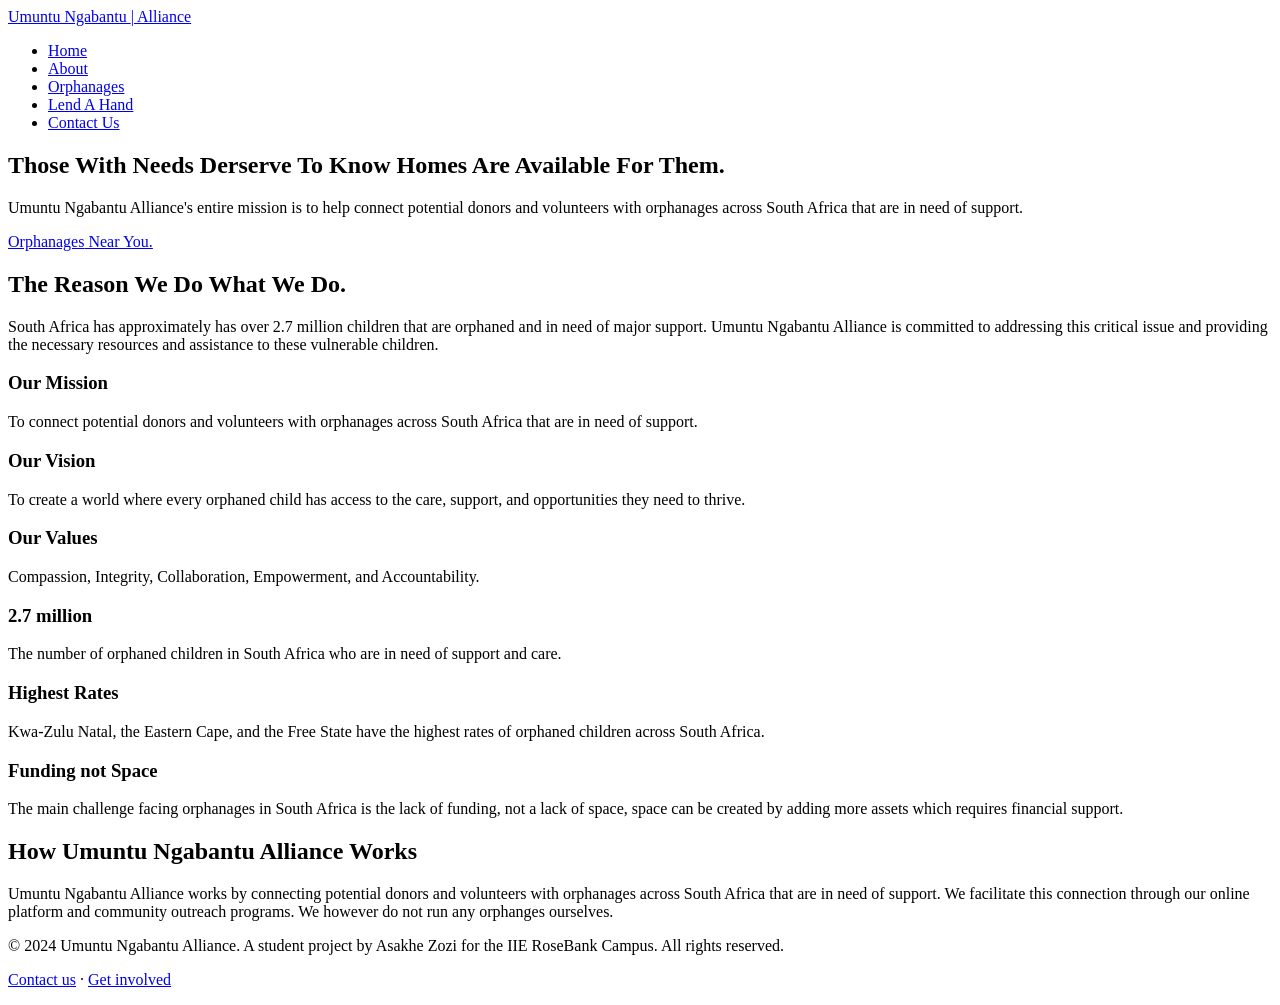
==== htmlPages/index.html @ d4a1d417 "Finished working on the index.html page" ====
<!doctype html>
<html lang="en">
  <head>
    <meta charset="UTF-8" />
    <meta name="viewport" content="width=device-width, initial-scale=1.0" />
    <!-- Google Fonts: Quicksand for headings, Poppins for body text -->
    <link rel="preconnect" href="https://fonts.googleapis.com" />
    <link
      href="https://fonts.googleapis.com/css2?family=Quicksand:wght@600;700&family=Poppins:wght@400;500;600&display=swap"
      rel="stylesheet"
    />
    <title>Umuntu Ngabantu Alliance | Empowering Communities</title>
  </head>
  <body>
    <!-- Header Section -->
    <header class="site-header">
      <nav class="nav">
        <a href="index.html" class="logo"
          >Umuntu Ngabantu <span class="mbala">| Alliance</span>
        </a>
        <ul class="nav-links">
          <li class="link-items">
            <a href="index.html" class="active">Home</a>
          </li>
          <li class="link-items">
            <a href="about.html" class="link">About</a>
          </li>
          <li class="link-items">
            <a href="orphanages.html" class="link">Orphanages</a>
          </li>
          <li class="link-items">
            <a href="enquiry.html" class="link">Lend A Hand</a>
          </li>
          <li class="link-items">
            <a href="contact.html" class="link">Contact Us</a>
          </li>
        </ul>
      </nav>
    </header>

    <!-- Home/Hero Section -->
    <section class="home">
      <h1 class="heading1">
        Those With Needs Derserve To Know Homes Are Available For Them.
      </h1>
      <p class="para">
        Umuntu Ngabantu <span class="mbala">Alliance's</span> entire mission is
        to help connect potential donors and volunteers with orphanages across
        South Africa that are in need of support.
      </p>
      <a href="orphanages.html" class="btn"
        ><span class="mbala">Orphanages</span> Near You.</a
      >
    </section>

    <!-- In-depth Information Section -->
    <section class="isection">
      <div class="container">
        <h2 class="heading2">The Reason We Do What We Do.</h2>
        <p class="para">
          South Africa has approximately has over 2.7 million children that are
          orphaned and in need of major support.
          <span class="mbala">Umuntu Ngabantu Alliance</span> is committed to
          addressing this critical issue and providing the necessary resources
          and assistance to these vulnerable children.
        </p>

        <div class="grid-3">
          <div class="card">
            <h3 class="heading3">Our Mission</h3>
            <p class="para">
              To connect potential donors and volunteers with orphanages across
              South Africa that are in need of support.
            </p>
          </div>
          <div class="card">
            <h3 class="heading3">Our Vision</h3>
            <p class="para">
              To create a world where every orphaned child has access to the
              care, support, and opportunities they need to thrive.
            </p>
          </div>
          <div class="card">
            <h3 class="heading3">Our Values</h3>
            <p class="para">
              Compassion, Integrity, Collaboration, Empowerment, and
              Accountability.
            </p>
          </div>
          <div class="card">
            <h3 class="heading3">2.7 million</h3>
            <p class="para">
              The number of orphaned children in South Africa who are in need of
              support and care.
            </p>
          </div>
          <div class="card">
            <h3 class="heading3">Highest Rates</h3>
            <p class="para">
              Kwa-Zulu Natal, the Eastern Cape, and the Free State have the
              highest rates of orphaned children across South Africa.
            </p>
          </div>
          <div class="card">
            <h3 class="heading3">Funding not Space</h3>
            <p class="para">
              The main challenge facing orphanages in South Africa is the lack
              of funding, not a lack of space, space can be created by adding
              more assets which requires financial support.
            </p>
          </div>
        </div>
      </div>
    </section>

    <!-- How It Works -->
    <section class="isection atl">
      <div class="container">
        <h2 class="heading2">
          How Umuntu Ngabantu <span class="mbala">Alliance</span> Works
        </h2>
        <p class="para">
          Umuntu Ngabantu <span class="mbala">Alliance</span> works by
          connecting potential donors and volunteers with orphanages across
          South Africa that are in need of support. We facilitate this
          connection through our online platform and community outreach
          programs. We however do not run any orphanges ourselves.
        </p>
      </div>
    </section>

    <!-- Footer Section -->
    <footer class="site-footer">
      <div class="container">
        <p class="para">
          &copy; 2024 Umuntu Ngabantu <span class="mbala">Alliance</span>. A
          student project by <span class="mbala">Asakhe Zozi</span> for the IIE
          RoseBank Campus. All rights reserved.
        </p>
        <p>
          <a href="contact.html"><span class="mbala">Contact us</span></a>
          &middot; <a href="enquiry.html">Get involved</a>
        </p>
      </div>
    </footer>
  </body>
</html>
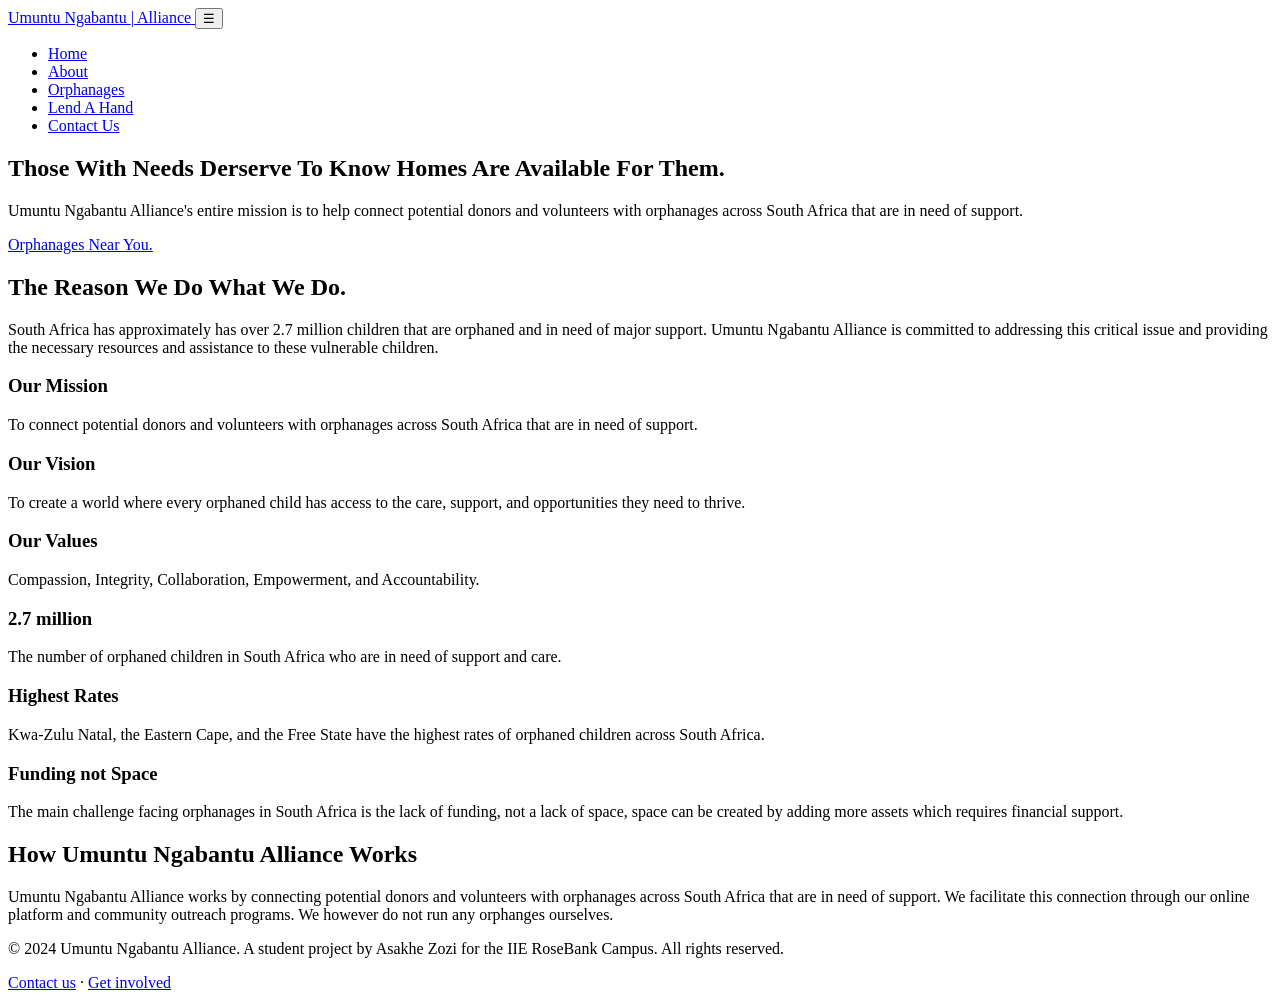
==== commit edb8ecc4: "Created the about.html file and started working on its content. Also added a button on both pages" ====
--- a/htmlPages/index.html
+++ b/htmlPages/index.html
@@ -18,6 +18,9 @@
         <a href="index.html" class="logo"
           >Umuntu Ngabantu <span class="mbala">| Alliance</span>
         </a>
+        <button class="nav-toggle" aria-label="Toggle navigation menu">
+          &#9776;
+        </button>
         <ul class="nav-links">
           <li class="link-items">
             <a href="index.html" class="active">Home</a>
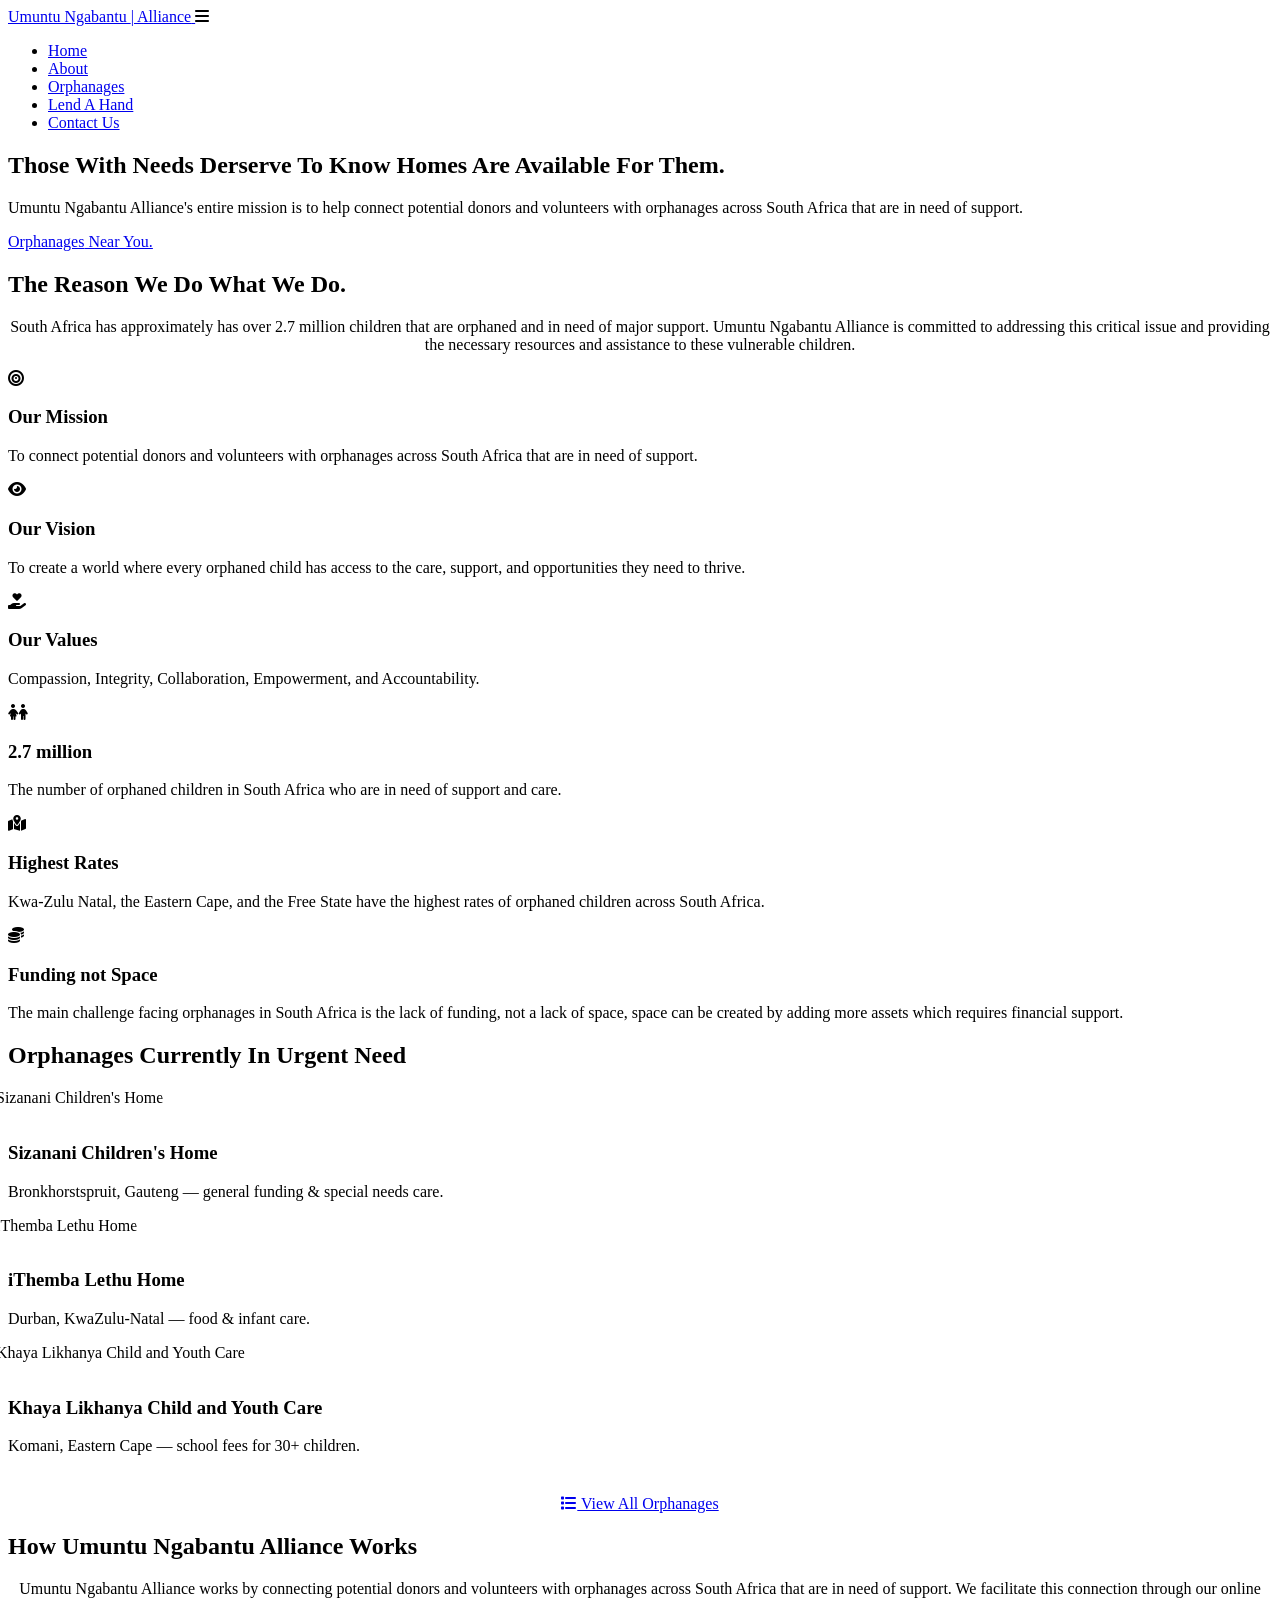
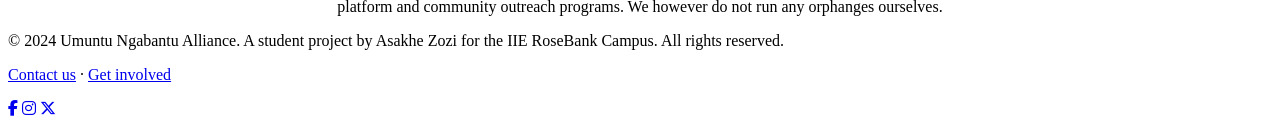
==== commit 77e7d4d7: "Working on the styling and included font awesome icons" ====
--- a/htmlPages/index.html
+++ b/htmlPages/index.html
@@ -5,6 +5,13 @@
     <meta name="viewport" content="width=device-width, initial-scale=1.0" />
     <!-- Google Fonts: Quicksand for headings, Poppins for body text -->
     <link rel="preconnect" href="https://fonts.googleapis.com" />
+    <link src="..//css/style.css" rel="stylesheet" />
+    <!-- Font Awesome (icons only — pure CSS, no JavaScript required) -->
+    <link
+      rel="stylesheet"
+      href="https://cdnjs.cloudflare.com/ajax/libs/font-awesome/6.5.2/css/all.min.css"
+    />
+
     <link
       href="https://fonts.googleapis.com/css2?family=Quicksand:wght@600;700&family=Poppins:wght@400;500;600&display=swap"
       rel="stylesheet"
@@ -18,12 +25,16 @@
         <a href="index.html" class="logo"
           >Umuntu Ngabantu <span class="mbala">| Alliance</span>
         </a>
-        <button class="nav-toggle" aria-label="Toggle navigation menu">
-          &#9776;
-        </button>
+        <label
+          for="nav-toggle-input"
+          class="nav-toggle"
+          aria-label="Toggle navigation menu"
+        >
+          <i class="fa-solid fa-bars"></i>
+        </label>
         <ul class="nav-links">
           <li class="link-items">
-            <a href="index.html" class="active">Home</a>
+            <a href="index.html" class="link" class="active">Home</a>
           </li>
           <li class="link-items">
             <a href="about.html" class="link">About</a>
@@ -60,7 +71,7 @@
     <section class="isection">
       <div class="container">
         <h2 class="heading2">The Reason We Do What We Do.</h2>
-        <p class="para">
+        <p class="para" style="margin-inline: auto; text-align: center">
           South Africa has approximately has over 2.7 million children that are
           orphaned and in need of major support.
           <span class="mbala">Umuntu Ngabantu Alliance</span> is committed to
@@ -70,6 +81,7 @@
 
         <div class="grid-3">
           <div class="card">
+            <i class="fa-solid fa-bullseye"></i>
             <h3 class="heading3">Our Mission</h3>
             <p class="para">
               To connect potential donors and volunteers with orphanages across
@@ -77,6 +89,7 @@
             </p>
           </div>
           <div class="card">
+            <i class="fa-solid fa-eye"></i>
             <h3 class="heading3">Our Vision</h3>
             <p class="para">
               To create a world where every orphaned child has access to the
@@ -84,6 +97,7 @@
             </p>
           </div>
           <div class="card">
+            <i class="fa-solid fa-hand-holding-heart"></i>
             <h3 class="heading3">Our Values</h3>
             <p class="para">
               Compassion, Integrity, Collaboration, Empowerment, and
@@ -91,6 +105,7 @@
             </p>
           </div>
           <div class="card">
+            <i class="fa-solid fa-children"></i>
             <h3 class="heading3">2.7 million</h3>
             <p class="para">
               The number of orphaned children in South Africa who are in need of
@@ -98,6 +113,7 @@
             </p>
           </div>
           <div class="card">
+            <i class="fa-solid fa-map-location-dot"></i>
             <h3 class="heading3">Highest Rates</h3>
             <p class="para">
               Kwa-Zulu Natal, the Eastern Cape, and the Free State have the
@@ -105,6 +121,7 @@
             </p>
           </div>
           <div class="card">
+            <i class="fa-solid fa-coins"></i>
             <h3 class="heading3">Funding not Space</h3>
             <p class="para">
               The main challenge facing orphanages in South Africa is the lack
@@ -115,6 +132,68 @@
         </div>
       </div>
     </section>
+    <!-- This will be an Owl-Carousel once we start using JavaScript. -->
+    <section class="isection alt">
+      <div class="container">
+        <h2 class="heading2">Orphanages Currently In Urgent Need</h2>
+        <div class="grid-3">
+          <div class="card">
+            <!-- FILLER IMAGE: replace with a real photo of Sizanani Children's Home -->
+            <img
+              src="https://placehold.co/500x300/22375a/ffffff?text=Sizanani+Children%27s+Home"
+              alt="Sizanani Children's Home"
+              style="
+                margin: -1.75rem -1.75rem 1rem;
+                width: calc(100% + 3.5rem);
+                border-radius: 12px 12px 0 0;
+              "
+            />
+            <h3 class="heading3">Sizanani Children's Home</h3>
+            <p class="para">
+              Bronkhorstspruit, Gauteng &mdash; general funding &amp; special
+              needs care.
+            </p>
+          </div>
+          <div class="card">
+            <!-- FILLER IMAGE: replace with a real photo of iThemba Lethu Home -->
+            <img
+              src="https://placehold.co/500x300/22375a/ffffff?text=iThemba+Lethu+Home"
+              alt="iThemba Lethu Home"
+              style="
+                margin: -1.75rem -1.75rem 1rem;
+                width: calc(100% + 3.5rem);
+                border-radius: 12px 12px 0 0;
+              "
+            />
+            <h3 class="heading3">iThemba Lethu Home</h3>
+            <p class="para">
+              Durban, KwaZulu-Natal &mdash; food &amp; infant care.
+            </p>
+          </div>
+          <div class="card">
+            <!-- FILLER IMAGE: replace with a real photo of Khaya Likhanya -->
+            <img
+              src="https://placehold.co/500x300/22375a/ffffff?text=Khaya+Likhanya"
+              alt="Khaya Likhanya Child and Youth Care"
+              style="
+                margin: -1.75rem -1.75rem 1rem;
+                width: calc(100% + 3.5rem);
+                border-radius: 12px 12px 0 0;
+              "
+            />
+            <h3 class="heading3">Khaya Likhanya Child and Youth Care</h3>
+            <p class="para">
+              Komani, Eastern Cape &mdash; school fees for 30+ children.
+            </p>
+          </div>
+        </div>
+        <div style="text-align: center; margin-top: 2.5rem">
+          <a href="orphanages.html" class="btn"
+            ><i class="fa-solid fa-list"></i> View All Orphanages</a
+          >
+        </div>
+      </div>
+    </section>
 
     <!-- How It Works -->
     <section class="isection atl">
@@ -122,7 +201,7 @@
         <h2 class="heading2">
           How Umuntu Ngabantu <span class="mbala">Alliance</span> Works
         </h2>
-        <p class="para">
+        <p class="para" style="margin-inline: auto; text-align: center">
           Umuntu Ngabantu <span class="mbala">Alliance</span> works by
           connecting potential donors and volunteers with orphanages across
           South Africa that are in need of support. We facilitate this
@@ -144,6 +223,17 @@
           <a href="contact.html"><span class="mbala">Contact us</span></a>
           &middot; <a href="enquiry.html">Get involved</a>
         </p>
+        <div class="social-icons">
+          <a href="#" aria-label="Facebook"
+            ><i class="fa-brands fa-facebook-f"></i
+          ></a>
+          <a href="#" aria-label="Instagram"
+            ><i class="fa-brands fa-instagram"></i
+          ></a>
+          <a href="#" aria-label="X (Twitter)"
+            ><i class="fa-brands fa-x-twitter"></i
+          ></a>
+        </div>
       </div>
     </footer>
   </body>
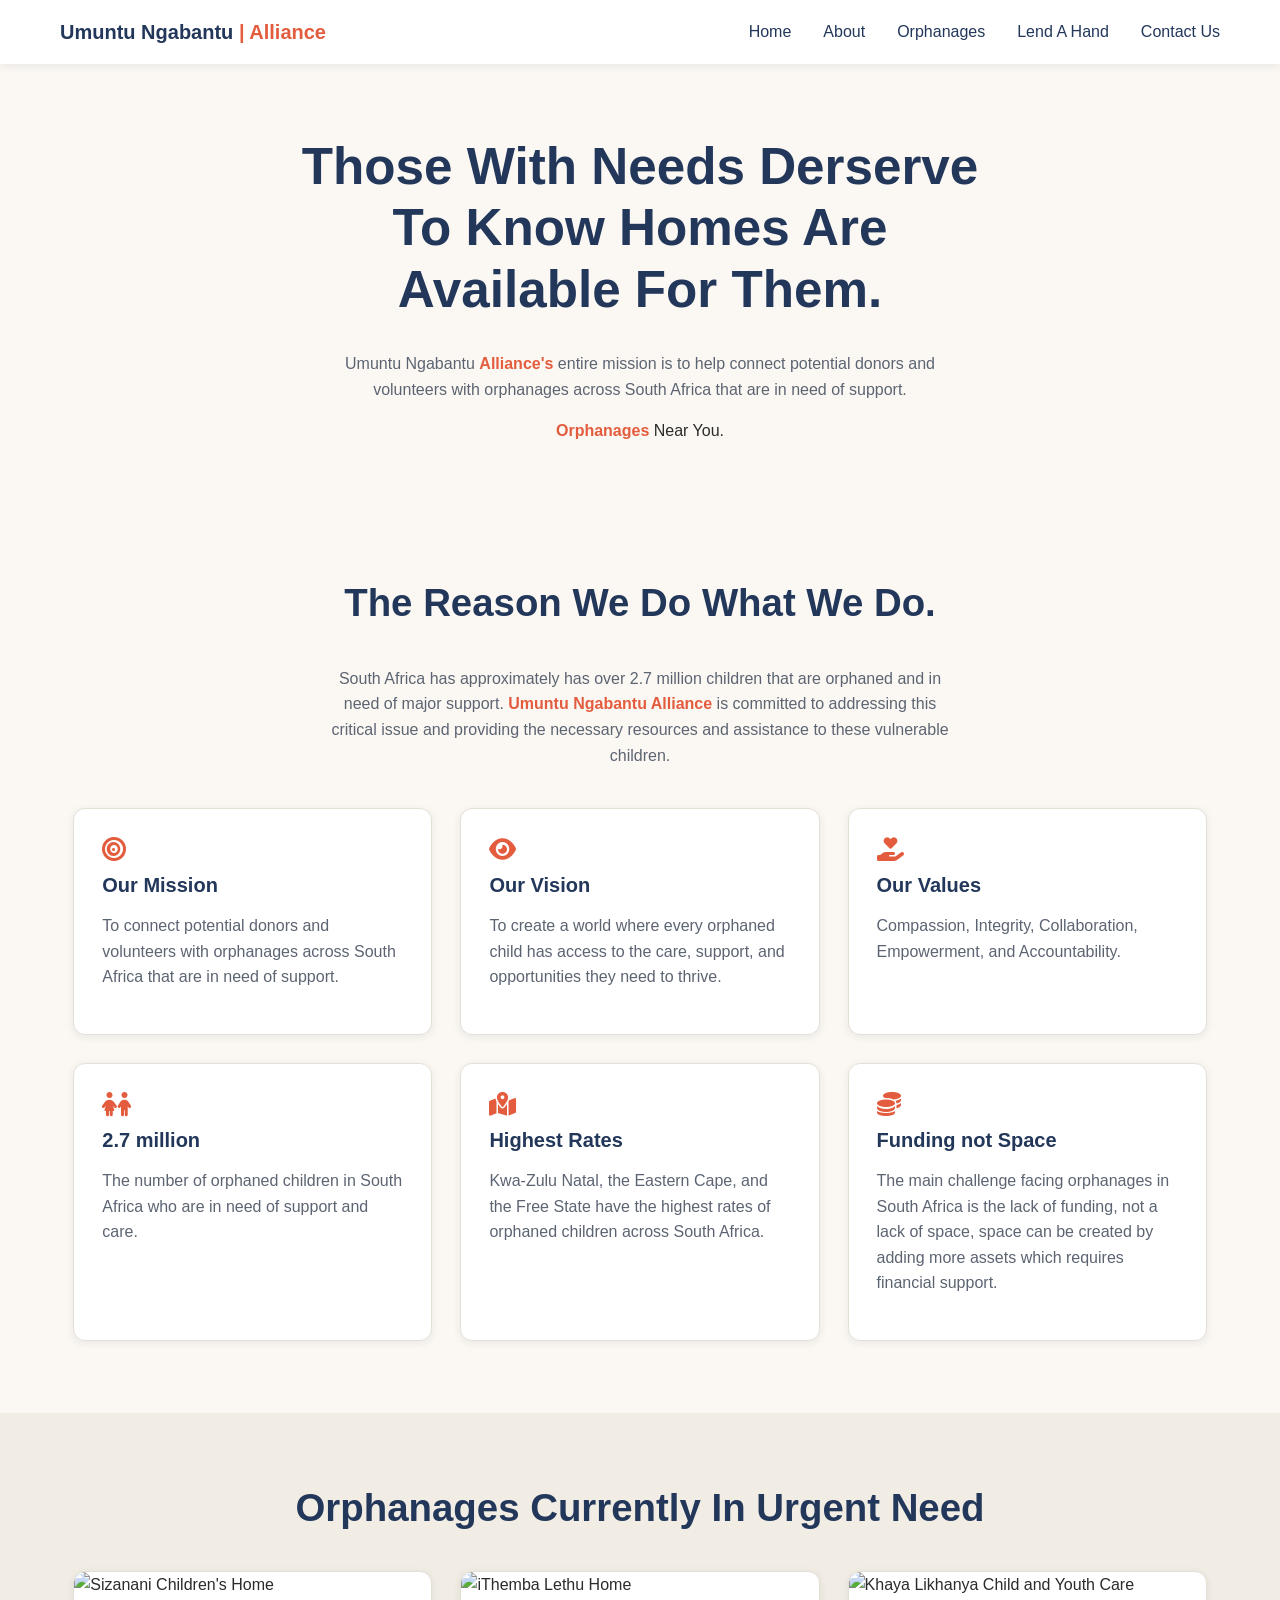
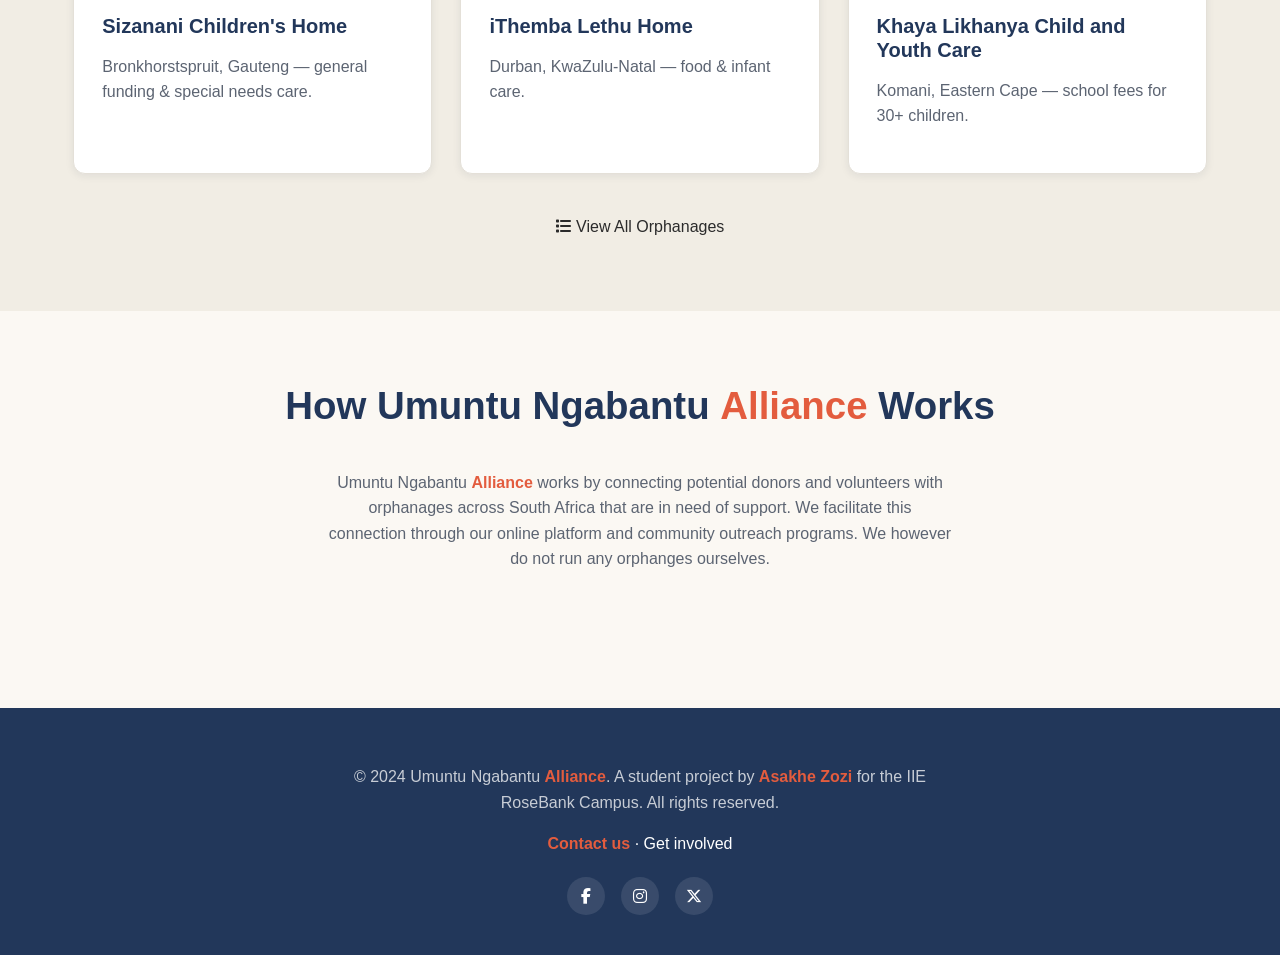
==== commit 84ab3272: "Fixed mistake with linking css file" ====
--- a/htmlPages/index.html
+++ b/htmlPages/index.html
@@ -5,7 +5,7 @@
     <meta name="viewport" content="width=device-width, initial-scale=1.0" />
     <!-- Google Fonts: Quicksand for headings, Poppins for body text -->
     <link rel="preconnect" href="https://fonts.googleapis.com" />
-    <link src="..//css/style.css" rel="stylesheet" />
+    <link href="../css/style.css" rel="stylesheet" />
     <!-- Font Awesome (icons only — pure CSS, no JavaScript required) -->
     <link
       rel="stylesheet"
--- a/css/style.css
+++ b/css/style.css
@@ -0,0 +1,589 @@
+:root {
+  /* Colour scheme, per the project proposal:
+     light navy blue + warm orange-red accent on an off-white background */
+  --color-navy: #22375a;
+  --color-navy-dark: #182842;
+  --color-accent: #e35c3e;
+  --color-accent-dark: #c74a30;
+  --color-bg: #fbf8f3;
+  --color-surface: #ffffff;
+  --color-text: #2b2b2b;
+  --color-text-muted: #5c6472;
+  --color-border: #e4e0d8;
+
+  --font-heading: "Quicksand", sans-serif;
+  --font-body: "Poppins", sans-serif;
+
+  --radius-sm: 6px;
+  --radius-md: 12px;
+  --radius-lg: 20px;
+
+  --shadow-sm: 0 2px 8px rgba(24, 40, 66, 0.08);
+  --shadow-md: 0 8px 24px rgba(24, 40, 66, 0.12);
+
+  --transition: 0.25s ease;
+}
+
+* {
+  box-sizing: border-box;
+}
+
+html {
+  scroll-behavior: smooth;
+}
+
+body {
+  margin: 0;
+  padding: 0;
+  font-family: var(--font-body);
+  color: var(--color-text);
+  background-color: var(--color-bg);
+  line-height: 1.6;
+}
+
+img {
+  max-width: 100%;
+  display: block;
+}
+
+a {
+  text-decoration: none;
+  color: inherit;
+}
+
+ul {
+  list-style: none;
+  margin: 0;
+  padding: 0;
+}
+
+h1,
+h2,
+h3,
+.heading1,
+.heading2,
+.heading3 {
+  font-family: var(--font-heading);
+  font-weight: 700;
+  color: var(--color-navy);
+  line-height: 1.2;
+  margin: 0 0 0.6em;
+}
+
+.heading1 {
+  font-size: clamp(2rem, 4vw + 1rem, 3.2rem);
+}
+
+.heading2 {
+  font-size: clamp(1.6rem, 2.5vw + 1rem, 2.4rem);
+  text-align: center;
+}
+
+.heading3 {
+  font-size: 1.25rem;
+}
+
+.para {
+  font-size: 1rem;
+  color: var(--color-text-muted);
+  max-width: 70ch;
+}
+
+/* Accent span used throughout the copy, e.g. <span class="mbala"> */
+.mbala {
+  color: var(--color-accent);
+  font-weight: 600;
+}
+
+/* Layout*/
+.container {
+  width: min(1160px, 92%);
+  margin-inline: auto;
+}
+
+.section {
+  padding: 4rem 0;
+}
+
+.isection {
+  padding: 4.5rem 1.5rem;
+}
+
+.isection.alt {
+  background-color: #f1ede4;
+}
+
+.isection .heading2 {
+  margin-bottom: 2.5rem;
+}
+
+.grid-3 {
+  display: grid;
+  grid-template-columns: repeat(3, 1fr);
+  gap: 1.75rem;
+  margin-top: 2.5rem;
+}
+
+/* Header Section */
+.site-header {
+  position: sticky;
+  top: 0;
+  z-index: 100;
+  background-color: var(--color-surface);
+  box-shadow: var(--shadow-sm);
+}
+
+.nav {
+  display: flex;
+  flex-wrap: wrap;
+  align-items: center;
+  justify-content: space-between;
+  width: min(1160px, 92%);
+  margin-inline: auto;
+  padding: 1rem 0;
+  position: relative;
+}
+
+.logo {
+  font-family: var(--font-heading);
+  font-weight: 700;
+  font-size: 1.25rem;
+  color: var(--color-navy);
+  order: 1;
+}
+
+.nav-toggle-input {
+  position: absolute;
+  opacity: 0;
+  pointer-events: none;
+}
+
+.nav-toggle {
+  display: none;
+  order: 2;
+  font-size: 1.4rem;
+  color: var(--color-navy);
+  cursor: pointer;
+  line-height: 1;
+  padding: 0.4rem;
+}
+
+.nav-links {
+  order: 3;
+  display: flex;
+  align-items: center;
+  gap: 2rem;
+}
+
+.link-items .link {
+  font-weight: 500;
+  color: var(--color-navy);
+  position: relative;
+  padding: 0.25rem 0;
+  transition: color var(--transition);
+}
+
+.link-items .link:hover,
+.link-items .link:focus-visible {
+  color: var(--color-accent);
+}
+
+.link-items .link.active {
+  color: var(--color-accent);
+}
+
+.link-items .link.active::after {
+  content: "";
+  position: absolute;
+  left: 0;
+  bottom: -4px;
+  width: 100%;
+  height: 2px;
+  background-color: var(--color-accent);
+  border-radius: 2px;
+}
+
+/* Hero Styling */
+.home,
+.about,
+.contact,
+.enquiry,
+.orphanages {
+  padding: 5rem 1.5rem 4rem;
+  text-align: center;
+  max-width: 900px;
+  margin-inline: auto;
+}
+
+.home {
+  max-width: 760px;
+  padding-top: 4.5rem;
+}
+
+.home .heading1,
+.about .heading1,
+.contact .heading1,
+.enquiry .heading1,
+.orphanages .heading1 {
+  text-align: center;
+}
+
+.home .para,
+.about .para,
+.contact .para,
+.enquiry .para,
+.orphanages .para {
+  margin-inline: auto;
+  text-align: center;
+}
+
+.home .btn {
+  margin-top: 1.5rem;
+}
+
+/* Button Styling */
+btn {
+  display: inline-flex;
+  align-items: center;
+  gap: 0.5rem;
+  background-color: var(--color-accent);
+  color: #fff;
+  font-weight: 600;
+  padding: 0.85rem 1.75rem;
+  border: none;
+  border-radius: var(--radius-sm);
+  cursor: pointer;
+  transition:
+    background-color var(--transition),
+    transform var(--transition);
+}
+
+.btn:hover,
+.btn:focus-visible {
+  background-color: var(--color-accent-dark);
+  transform: translateY(-2px);
+}
+
+.btn:active {
+  transform: translateY(0);
+}
+
+/* Card Stylings */
+.card,
+.vision,
+.mission,
+.values,
+.core-principles,
+.impact,
+.future-goals {
+  background-color: var(--color-surface);
+  border: 1px solid var(--color-border);
+  border-radius: var(--radius-md);
+  padding: 1.75rem;
+  box-shadow: var(--shadow-sm);
+  transition:
+    transform var(--transition),
+    box-shadow var(--transition);
+}
+
+.card:hover,
+.vision:hover,
+.mission:hover,
+.values:hover,
+.core-principles:hover,
+.impact:hover,
+.future-goals:hover {
+  transform: translateY(-4px);
+  box-shadow: var(--shadow-md);
+}
+
+.card i,
+.vision i,
+.mission i,
+.values i,
+.core-principles i,
+.impact i,
+.future-goals i {
+  color: var(--color-accent);
+  font-size: 1.5rem;
+  margin-bottom: 0.75rem;
+}
+
+/* Form Styling */
+.form-wrapper {
+  max-width: 640px;
+  margin: 0 auto;
+  background-color: var(--color-surface);
+  border: 1px solid var(--color-border);
+  border-radius: var(--radius-lg);
+  padding: 2.5rem;
+  box-shadow: var(--shadow-sm);
+}
+
+.form-note {
+  font-size: 0.85rem;
+  color: var(--color-text-muted);
+  margin-bottom: 1.5rem;
+}
+
+.form-group {
+  margin-bottom: 1.4rem;
+  text-align: left;
+}
+
+.form-group label {
+  display: block;
+  font-weight: 600;
+  margin-bottom: 0.4rem;
+  color: var(--color-navy);
+}
+
+.form-group input,
+.form-group select,
+.form-group textarea {
+  width: 100%;
+  padding: 0.75rem 1rem;
+  font-family: var(--font-body);
+  font-size: 1rem;
+  border: 1px solid var(--color-border);
+  border-radius: var(--radius-sm);
+  background-color: #fff;
+  transition:
+    border-color var(--transition),
+    box-shadow var(--transition);
+}
+
+.form-group textarea {
+  min-height: 120px;
+  resize: vertical;
+}
+
+.form-group input:focus,
+.form-group select:focus,
+.form-group textarea:focus {
+  outline: none;
+  border-color: var(--color-accent);
+  box-shadow: 0 0 0 3px rgba(227, 91, 62, 0.15);
+}
+
+.form-group input:focus:invalid,
+.form-group select:focus:invalid,
+.form-group textarea:focus:invalid {
+  border-color: #d33;
+  box-shadow: 0 0 0 3px rgba(221, 51, 51, 0.15);
+}
+
+.form-group input:not(:placeholder-shown):valid,
+.form-group textarea:not(:placeholder-shown):valid {
+  border-color: #2f7d4f;
+}
+
+.btn[type="submit"] {
+  width: 100%;
+  justify-content: center;
+}
+
+.listing-card {
+  background-color: var(--color-surface);
+  border: 1px solid var(--color-border);
+  border-radius: var(--radius-md);
+  overflow: hidden;
+  box-shadow: var(--shadow-sm);
+  transition:
+    transform var(--transition),
+    box-shadow var(--transition);
+  padding-bottom: 1.5rem;
+}
+
+.listing-card:hover {
+  transform: translateY(-4px);
+  box-shadow: var(--shadow-md);
+}
+
+.listing-img {
+  width: 100%;
+  height: 190px;
+  object-fit: cover;
+  margin-bottom: 1rem;
+}
+
+.listing-card h3,
+.listing-card .heading3 {
+  padding: 0 1.5rem;
+}
+
+.listing-card .meta {
+  padding: 0 1.5rem;
+  color: var(--color-text-muted);
+  font-size: 0.9rem;
+  display: flex;
+  align-items: center;
+  gap: 0.4rem;
+}
+
+.listing-card .meta i {
+  color: var(--color-accent);
+}
+
+.listing-card p:not(.meta) {
+  padding: 0 1.5rem;
+  color: var(--color-text-muted);
+}
+
+.tag {
+  display: inline-block;
+  background-color: #f1ede4;
+  color: var(--color-navy);
+  font-size: 0.75rem;
+  font-weight: 600;
+  padding: 0.3rem 0.7rem;
+  border-radius: 999px;
+  margin: 0.75rem 0.35rem 0;
+}
+
+.tag:first-of-type {
+  margin-left: 1.5rem;
+}
+
+.locations-grid {
+  display: grid;
+  grid-template-columns: repeat(3, 1fr);
+  gap: 1.5rem;
+  margin-bottom: 3.5rem;
+}
+
+.location-card {
+  background-color: var(--color-surface);
+  border: 1px solid var(--color-border);
+  border-radius: var(--radius-md);
+  padding: 1.75rem;
+  box-shadow: var(--shadow-sm);
+}
+
+.location-card h3 {
+  color: var(--color-navy);
+  font-family: var(--font-heading);
+  margin-bottom: 0.75rem;
+}
+
+.location-card p {
+  color: var(--color-text-muted);
+  margin: 0.35rem 0;
+  display: flex;
+  align-items: flex-start;
+  gap: 0.5rem;
+}
+
+.location-card p i {
+  color: var(--color-accent);
+  margin-top: 0.2rem;
+}
+
+/* Footer */
+.site-footer {
+  background-color: var(--color-navy);
+  color: #fff;
+  padding: 2.5rem 0;
+  margin-top: 3rem;
+}
+
+.site-footer .container {
+  text-align: center;
+}
+
+.site-footer .para {
+  color: rgba(255, 255, 255, 0.75);
+  margin-inline: auto;
+}
+
+.site-footer a {
+  color: #fff;
+  font-weight: 500;
+}
+
+.site-footer a:hover {
+  color: var(--color-accent);
+}
+
+.social-icons {
+  display: flex;
+  justify-content: center;
+  gap: 1rem;
+  margin-top: 1.25rem;
+}
+
+.social-icons a {
+  display: inline-flex;
+  align-items: center;
+  justify-content: center;
+  width: 38px;
+  height: 38px;
+  border-radius: 50%;
+  background-color: rgba(255, 255, 255, 0.1);
+  transition: background-color var(--transition);
+}
+
+.social-icons a:hover {
+  background-color: rgba(255, 68, 0, 0.782);
+}
+
+/* Media Queries */
+
+/* Tablet */
+@media (max-width: 900px) {
+  .grid-3,
+  .locations-grid {
+    grid-template-columns: repeat(2, 1fr);
+  }
+
+  .heading1 {
+    font-size: clamp(1.75rem, 5vw, 2.6rem);
+  }
+}
+
+/* Mobile */
+@media (max-width: 600px) {
+  .nav-toggle {
+    display: block;
+  }
+
+  .nav-links {
+    flex-basis: 100%;
+    flex-direction: column;
+    align-items: flex-start;
+    gap: 0;
+    background-color: var(--color-surface);
+    max-height: 0;
+    overflow: hidden;
+    transition: max-height var(--transition);
+  }
+
+  /* The CSS-only toggle: checking the hidden checkbox
+     reveals the menu via the general sibling combinator. */
+  .nav-toggle-input:checked ~ .nav-links {
+    max-height: 320px;
+  }
+
+  .link-items {
+    width: 100%;
+  }
+
+  .link-items .link {
+    display: block;
+    width: 100%;
+    padding: 1rem 1.5rem;
+  }
+
+  .grid-3,
+  .locations-grid {
+    grid-template-columns: 1fr;
+  }
+
+  .form-wrapper {
+    padding: 1.75rem 1.25rem;
+  }
+
+  .isection {
+    padding: 3rem 1rem;
+  }
+}
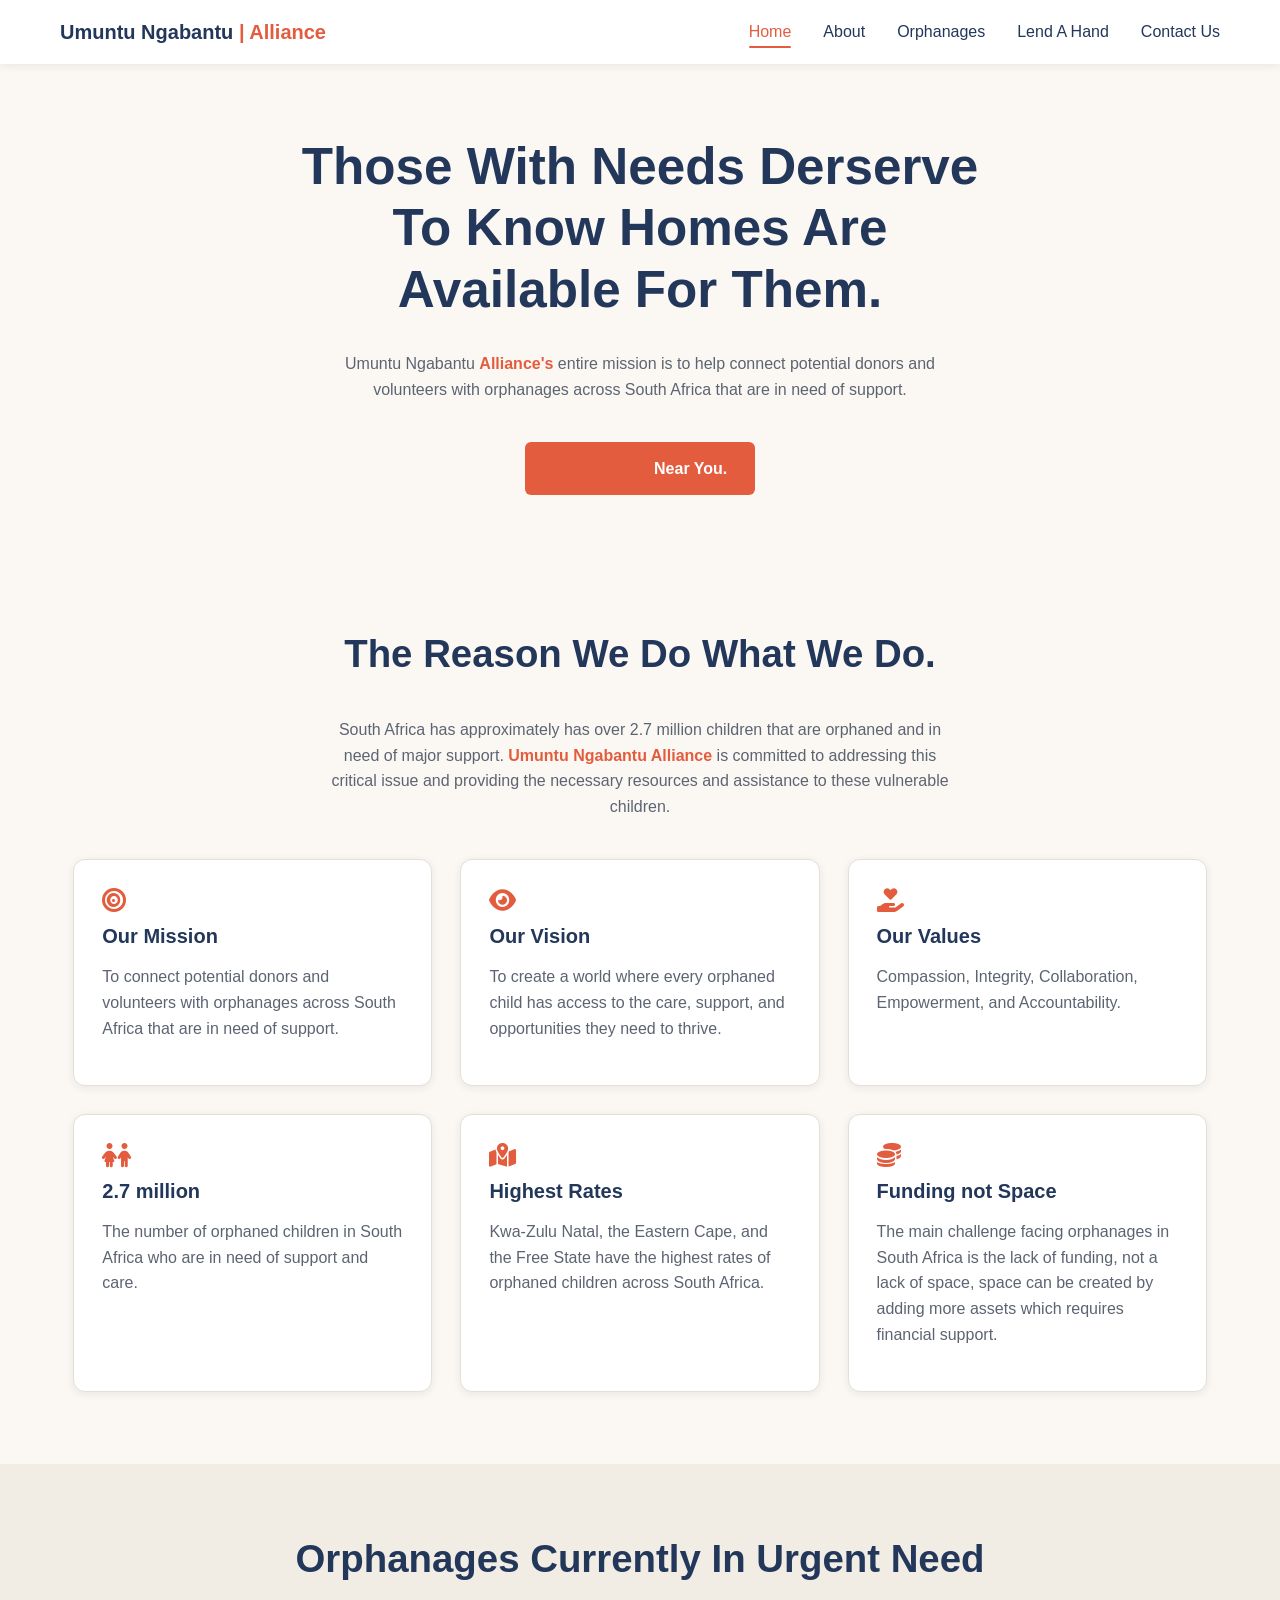
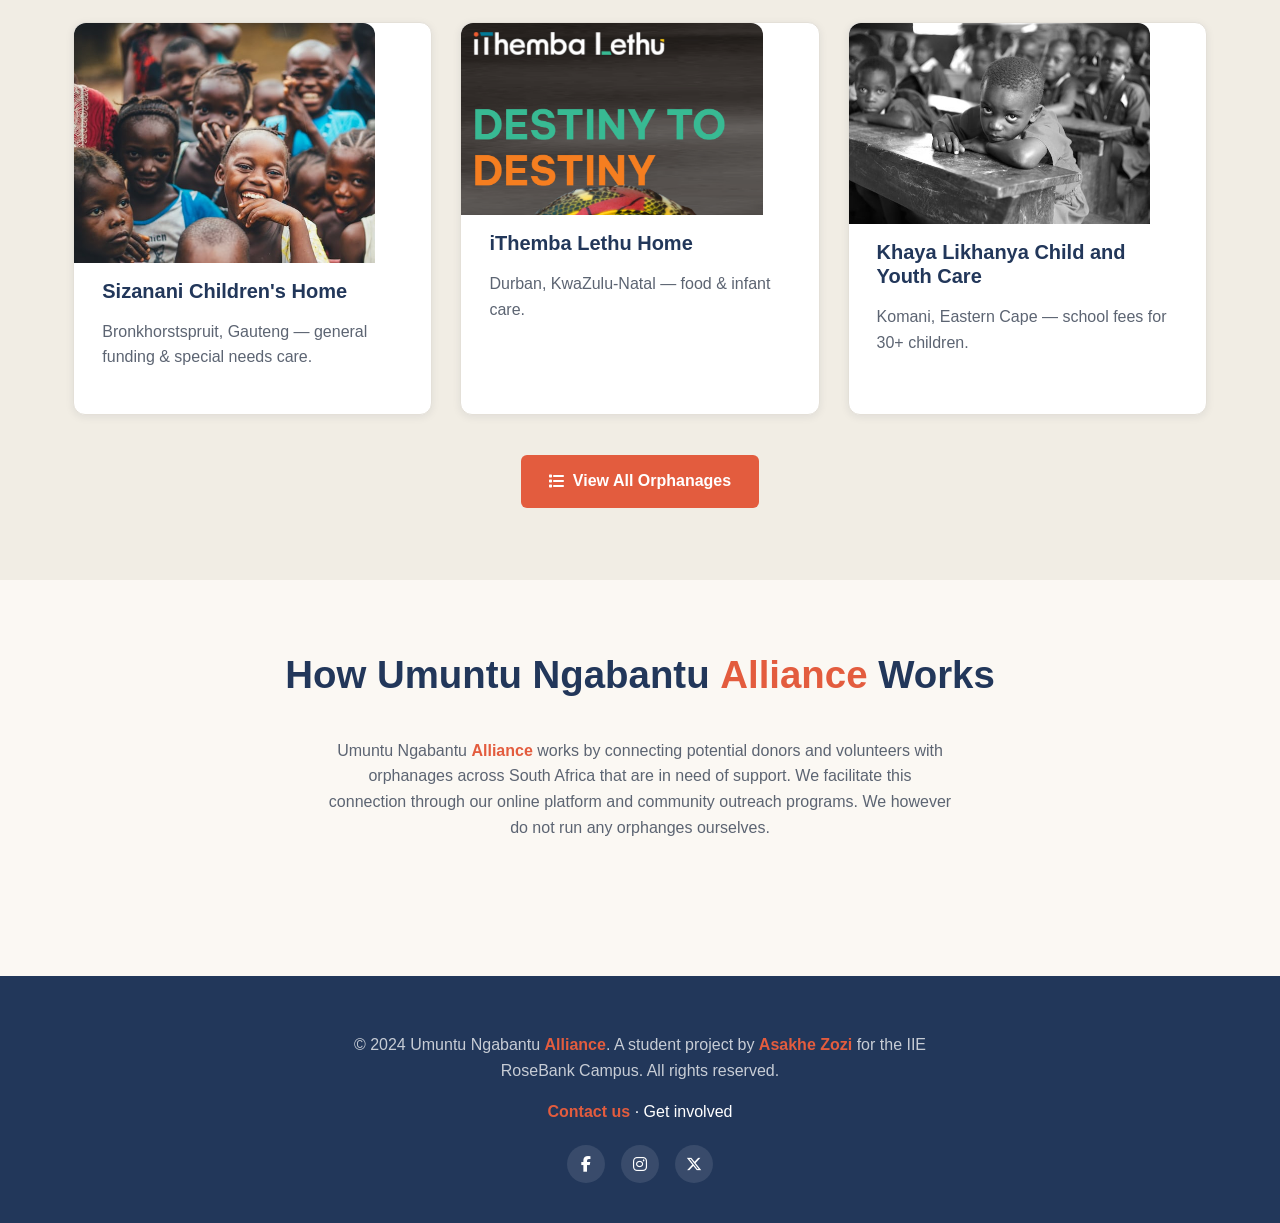
==== commit 1eac1b77: "Fixed an error that occured with the styling" ====
--- a/htmlPages/index.html
+++ b/htmlPages/index.html
@@ -22,6 +22,7 @@
     <!-- Header Section -->
     <header class="site-header">
       <nav class="nav">
+        <input type="checkbox" id="nav-toggle-input" class="nav-toggle-input" />
         <a href="index.html" class="logo"
           >Umuntu Ngabantu <span class="mbala">| Alliance</span>
         </a>
@@ -34,7 +35,7 @@
         </label>
         <ul class="nav-links">
           <li class="link-items">
-            <a href="index.html" class="link" class="active">Home</a>
+            <a href="index.html" class="link active">Home</a>
           </li>
           <li class="link-items">
             <a href="about.html" class="link">About</a>
@@ -140,7 +141,7 @@
           <div class="card">
             <!-- FILLER IMAGE: replace with a real photo of Sizanani Children's Home -->
             <img
-              src="https://placehold.co/500x300/22375a/ffffff?text=Sizanani+Children%27s+Home"
+              src="../media/sizani.jpeg"
               alt="Sizanani Children's Home"
               style="
                 margin: -1.75rem -1.75rem 1rem;
@@ -157,7 +158,7 @@
           <div class="card">
             <!-- FILLER IMAGE: replace with a real photo of iThemba Lethu Home -->
             <img
-              src="https://placehold.co/500x300/22375a/ffffff?text=iThemba+Lethu+Home"
+              src="../media/Itemba Lethu.PNG"
               alt="iThemba Lethu Home"
               style="
                 margin: -1.75rem -1.75rem 1rem;
@@ -173,7 +174,7 @@
           <div class="card">
             <!-- FILLER IMAGE: replace with a real photo of Khaya Likhanya -->
             <img
-              src="https://placehold.co/500x300/22375a/ffffff?text=Khaya+Likhanya"
+              src="../media/khayaLikhanya.jpeg"
               alt="Khaya Likhanya Child and Youth Care"
               style="
                 margin: -1.75rem -1.75rem 1rem;
--- a/css/style.css
+++ b/css/style.css
@@ -24,6 +24,11 @@
   --transition: 0.25s ease;
 }
 
+::selection {
+  background-color: var(--color-accent); /* The highlight background color */
+  color: var(--color-navy); /* The text color when highlighted */
+}
+
 * {
   box-sizing: border-box;
 }
@@ -242,7 +247,7 @@
 }
 
 /* Button Styling */
-btn {
+.btn {
   display: inline-flex;
   align-items: center;
   gap: 0.5rem;
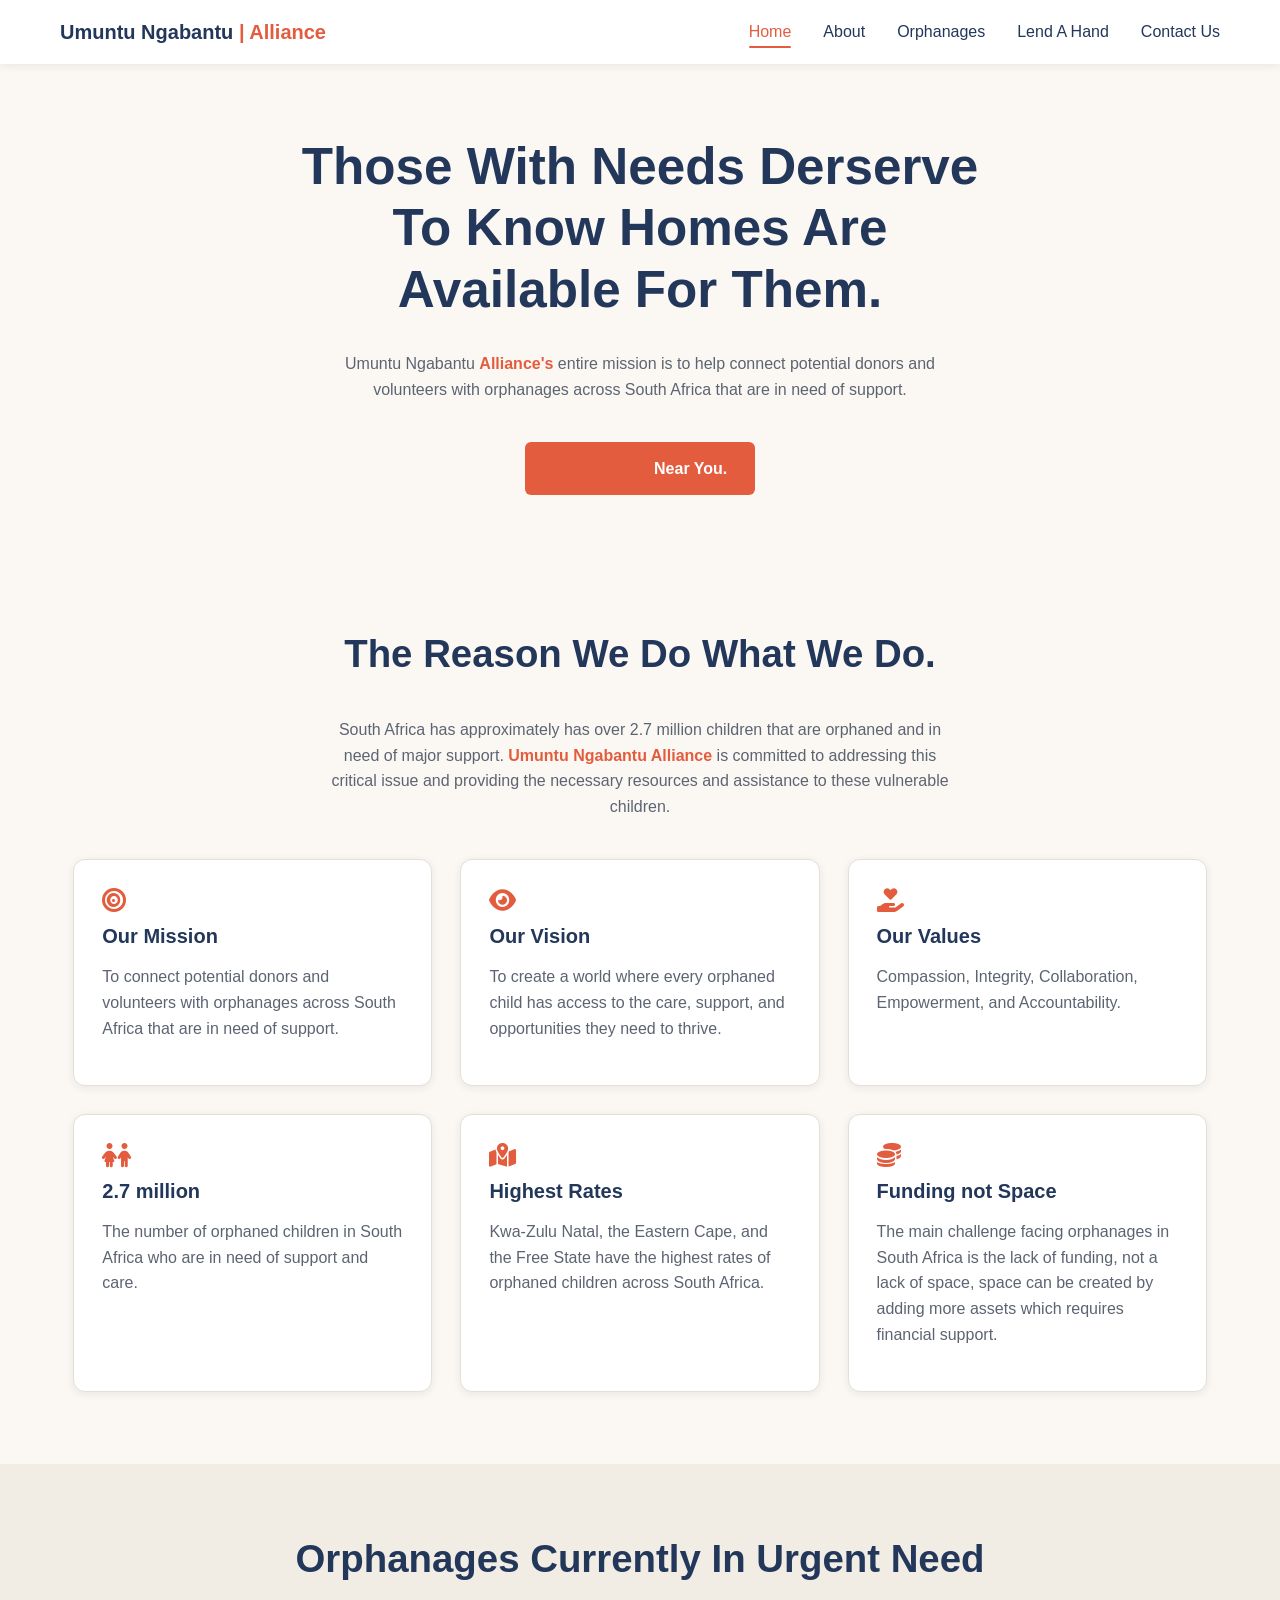
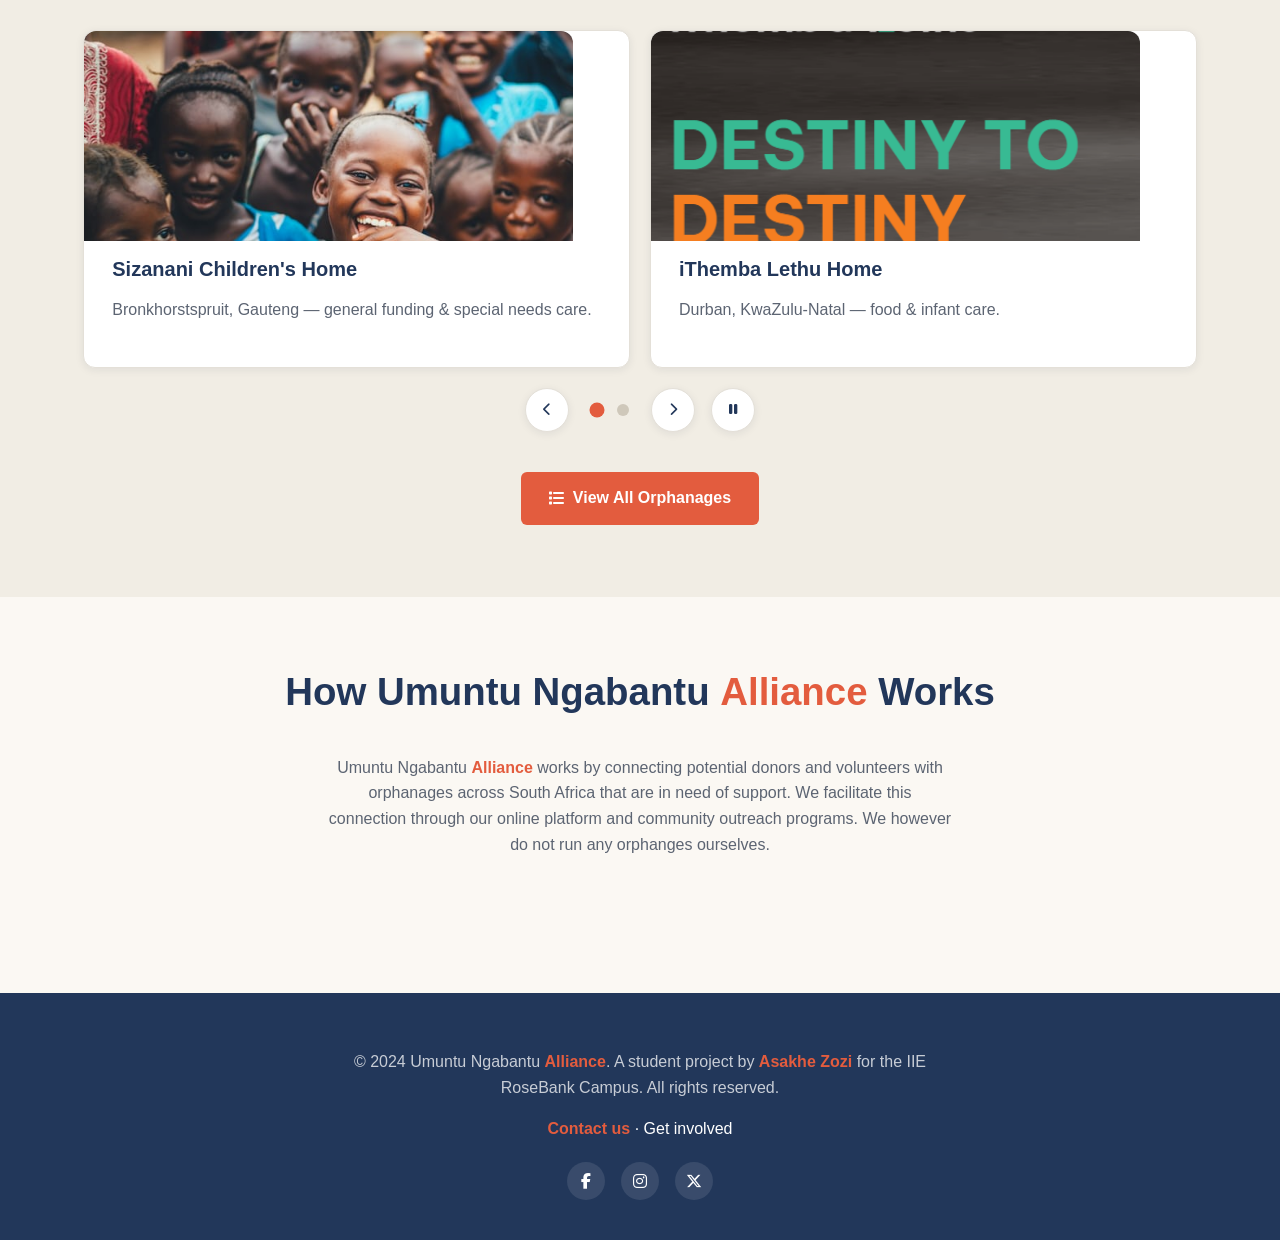
==== commit af68e689: "Final edits on the web pages and worked on javascript" ====
--- a/htmlPages/index.html
+++ b/htmlPages/index.html
@@ -16,6 +16,7 @@
       href="https://fonts.googleapis.com/css2?family=Quicksand:wght@600;700&family=Poppins:wght@400;500;600&display=swap"
       rel="stylesheet"
     />
+    <script src="../js/script.js" defer></script>
     <title>Umuntu Ngabantu Alliance | Empowering Communities</title>
   </head>
   <body>
@@ -133,7 +134,7 @@
         </div>
       </div>
     </section>
-    <!-- This will be an Owl-Carousel once we start using JavaScript. -->
+    <!-- js/script.js turns the three cards below into a carousel. -->
     <section class="isection alt">
       <div class="container">
         <h2 class="heading2">Orphanages Currently In Urgent Need</h2>
--- a/css/style.css
+++ b/css/style.css
@@ -592,3 +592,409 @@
     padding: 3rem 1rem;
   }
 }
+
+/* ==========================================================================
+   JAVASCRIPT ENHANCEMENTS  (styles used by js/script.js)
+   ========================================================================== */
+
+/* Makes the HTML "hidden" attribute always win over display rules */
+[hidden] {
+  display: none !important;
+}
+
+/* Keyboard focus ring for the controls the script adds */
+.nav-toggle:focus-visible,
+.back-to-top:focus-visible,
+.carousel-btn:focus-visible,
+.carousel-dot:focus-visible,
+.carousel-toggle:focus-visible,
+.btn-outline:focus-visible {
+  outline: 3px solid rgba(227, 92, 62, 0.55);
+  outline-offset: 3px;
+}
+
+/* ---------- Secondary / outline button ---------- */
+.btn.btn-outline {
+  background-color: transparent;
+  color: var(--color-navy);
+  border: 2px solid var(--color-navy);
+}
+
+.btn.btn-outline:hover,
+.btn.btn-outline:focus-visible {
+  background-color: var(--color-navy);
+  color: #fff;
+}
+
+.btn[disabled] {
+  opacity: 0.6;
+  cursor: not-allowed;
+  transform: none;
+}
+
+.btn[disabled]:hover {
+  transform: none;
+}
+
+/* ---------- Form validation ---------- */
+.required-mark {
+  color: var(--color-accent);
+  font-weight: 700;
+}
+
+.form-group input,
+.form-group select,
+.form-group textarea {
+  scroll-margin-top: 7rem; /* keeps the field clear of the sticky header */
+}
+
+/* Error text is hidden until the script finds a problem */
+.error-message {
+  display: none;
+  margin-top: 0.4rem;
+  font-size: 0.85rem;
+  font-weight: 500;
+  color: #c62828;
+}
+
+.has-error .error-message {
+  display: block;
+}
+
+.form-group.has-error input,
+.form-group.has-error select,
+.form-group.has-error textarea {
+  border-color: #d33 !important; /* beats the :valid green rule above */
+  box-shadow: 0 0 0 3px rgba(221, 51, 51, 0.12);
+}
+
+.form-group.is-valid input,
+.form-group.is-valid select,
+.form-group.is-valid textarea {
+  border-color: #2f7d4f;
+}
+
+/* Thank-you message that replaces a form after a successful submit */
+.form-success {
+  text-align: center;
+  padding: 1rem 0.5rem;
+}
+
+.form-success:focus {
+  outline: none;
+}
+
+.form-success > i {
+  font-size: 3rem;
+  color: #2f7d4f;
+  margin-bottom: 0.75rem;
+}
+
+.form-success .heading3 {
+  font-size: 1.5rem;
+}
+
+.form-success p {
+  color: var(--color-text-muted);
+  margin: 0 auto 1.25rem;
+  max-width: 46ch;
+}
+
+.form-success .btn {
+  margin: 0.25rem;
+}
+
+.form-success .form-success-note {
+  font-size: 0.8rem;
+  margin: 1.25rem auto 0;
+}
+
+/* ---------- Orphanage directory: search + filters ---------- */
+.directory-filters {
+  display: grid;
+  grid-template-columns: 2fr 1fr 1fr auto;
+  gap: 1rem;
+  align-items: end;
+  padding: 1.5rem;
+  background-color: var(--color-surface);
+  border: 1px solid var(--color-border);
+  border-radius: var(--radius-lg);
+  box-shadow: var(--shadow-sm);
+}
+
+.filter-group {
+  display: flex;
+  flex-direction: column;
+  text-align: left;
+}
+
+.filter-group label {
+  font-weight: 600;
+  font-size: 0.9rem;
+  margin-bottom: 0.4rem;
+  color: var(--color-navy);
+}
+
+.filter-group input,
+.filter-group select {
+  width: 100%;
+  padding: 0.7rem 0.9rem;
+  font-family: var(--font-body);
+  font-size: 1rem;
+  border: 1px solid var(--color-border);
+  border-radius: var(--radius-sm);
+  background-color: #fff;
+  transition:
+    border-color var(--transition),
+    box-shadow var(--transition);
+}
+
+.filter-group input:focus,
+.filter-group select:focus {
+  outline: none;
+  border-color: var(--color-accent);
+  box-shadow: 0 0 0 3px rgba(227, 91, 62, 0.15);
+}
+
+.directory-filters .btn {
+  padding: 0.75rem 1.25rem;
+  justify-content: center;
+}
+
+.directory-status {
+  margin: 1rem 0 0;
+  color: var(--color-text-muted);
+  font-size: 0.95rem;
+}
+
+.js #orphanageDirectory {
+  margin-top: 1.25rem;
+}
+
+.no-results {
+  text-align: center;
+  padding: 3rem 1.5rem;
+  margin-top: 1.75rem;
+  background-color: var(--color-surface);
+  border: 1px dashed var(--color-border);
+  border-radius: var(--radius-md);
+}
+
+.no-results > i {
+  font-size: 2rem;
+  color: var(--color-accent);
+  margin-bottom: 0.75rem;
+}
+
+.no-results .para {
+  margin: 0 auto 1.25rem;
+}
+
+/* ---------- Urgent-needs carousel ---------- */
+.carousel {
+  position: relative;
+  margin-top: 2.5rem;
+}
+
+.carousel-viewport {
+  overflow: hidden;
+  touch-action: pan-y; /* up/down still scrolls the page; sideways = swipe */
+}
+
+.carousel-track {
+  display: flex;
+  transition: transform 0.5s ease;
+}
+
+.carousel-slide {
+  flex: 0 0 calc(100% / var(--per-view, 1));
+  padding: 0.5rem 0.625rem 1.25rem;
+}
+
+.carousel-slide .card {
+  height: 100%;
+}
+
+.carousel-slide .card img {
+  height: 210px;
+  object-fit: cover;
+  user-select: none;
+  -webkit-user-drag: none;
+}
+
+.carousel-controls {
+  display: flex;
+  align-items: center;
+  justify-content: center;
+  gap: 1rem;
+}
+
+.carousel.is-static .carousel-controls {
+  display: none;
+}
+
+.carousel-btn,
+.carousel-toggle {
+  width: 44px;
+  height: 44px;
+  display: inline-flex;
+  align-items: center;
+  justify-content: center;
+  border: 1px solid var(--color-border);
+  border-radius: 50%;
+  background-color: var(--color-surface);
+  color: var(--color-navy);
+  cursor: pointer;
+  box-shadow: var(--shadow-sm);
+  transition:
+    background-color var(--transition),
+    color var(--transition),
+    border-color var(--transition);
+}
+
+.carousel-btn:hover,
+.carousel-toggle:hover {
+  background-color: var(--color-accent);
+  border-color: var(--color-accent);
+  color: #fff;
+}
+
+.carousel-dots {
+  display: flex;
+  gap: 0.15rem;
+}
+
+/* 24px tap target containing a 12px visible dot */
+.carousel-dot {
+  position: relative;
+  width: 24px;
+  height: 24px;
+  padding: 0;
+  border: none;
+  background: transparent;
+  cursor: pointer;
+}
+
+.carousel-dot::before {
+  content: "";
+  position: absolute;
+  inset: 6px;
+  border-radius: 50%;
+  background-color: #cfc8ba;
+  transition:
+    background-color var(--transition),
+    transform var(--transition);
+}
+
+.carousel-dot.active::before {
+  background-color: var(--color-accent);
+  transform: scale(1.25);
+}
+
+/* ---------- Back-to-top button ---------- */
+.back-to-top {
+  position: fixed;
+  right: 1.25rem;
+  bottom: 1.25rem;
+  z-index: 90;
+  width: 46px;
+  height: 46px;
+  display: inline-flex;
+  align-items: center;
+  justify-content: center;
+  border: none;
+  border-radius: 50%;
+  background-color: var(--color-navy);
+  color: #fff;
+  font-size: 1rem;
+  cursor: pointer;
+  box-shadow: var(--shadow-md);
+  opacity: 0;
+  visibility: hidden;
+  transform: translateY(12px);
+  transition:
+    opacity var(--transition),
+    transform var(--transition),
+    visibility var(--transition),
+    background-color var(--transition);
+}
+
+.back-to-top.visible {
+  opacity: 1;
+  visibility: visible;
+  transform: none;
+}
+
+.back-to-top:hover {
+  background-color: var(--color-accent);
+}
+
+/* ---------- Reveal on scroll (only active when JavaScript is running) ---------- */
+.js .reveal {
+  opacity: 0;
+}
+
+.js .reveal.is-visible {
+  opacity: 1;
+  animation: reveal-up 0.6s ease backwards;
+}
+
+@keyframes reveal-up {
+  from {
+    opacity: 0;
+    transform: translateY(18px);
+  }
+  to {
+    opacity: 1;
+    transform: none;
+  }
+}
+
+/* ---------- Responsive + accessibility for the additions above ---------- */
+@media (max-width: 900px) {
+  .directory-filters {
+    grid-template-columns: 1fr 1fr;
+  }
+
+  .filter-search {
+    grid-column: 1 / -1;
+  }
+}
+
+@media (max-width: 600px) {
+  .directory-filters {
+    grid-template-columns: 1fr;
+    padding: 1.25rem;
+  }
+
+  .carousel-slide .card img {
+    height: 190px;
+  }
+}
+
+@media (prefers-reduced-motion: reduce) {
+  .carousel-track,
+  .back-to-top {
+    transition: none;
+  }
+
+  .js .reveal {
+    opacity: 1;
+  }
+
+  .js .reveal.is-visible {
+    animation: none;
+  }
+}
+
+@media print {
+  .back-to-top,
+  .carousel-controls,
+  .directory-filters {
+    display: none;
+  }
+
+  .js .reveal {
+    opacity: 1;
+  }
+}
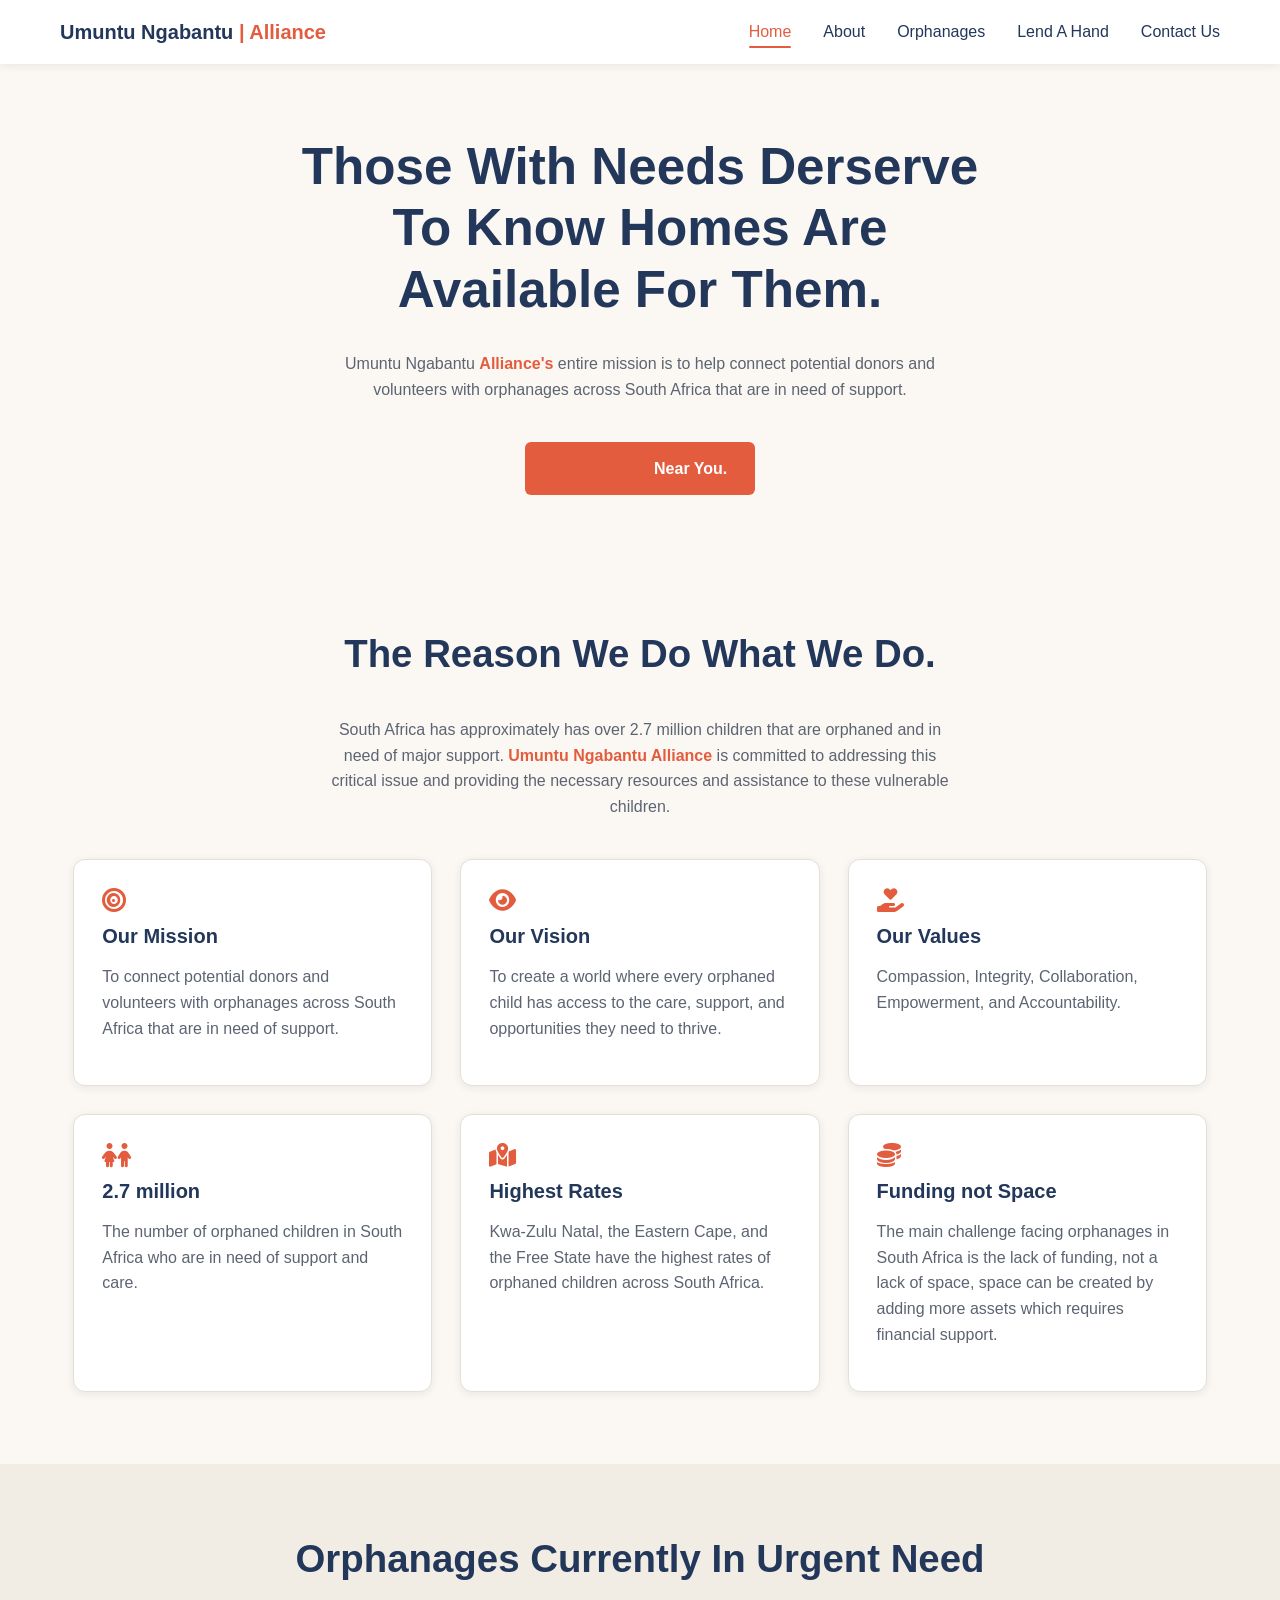
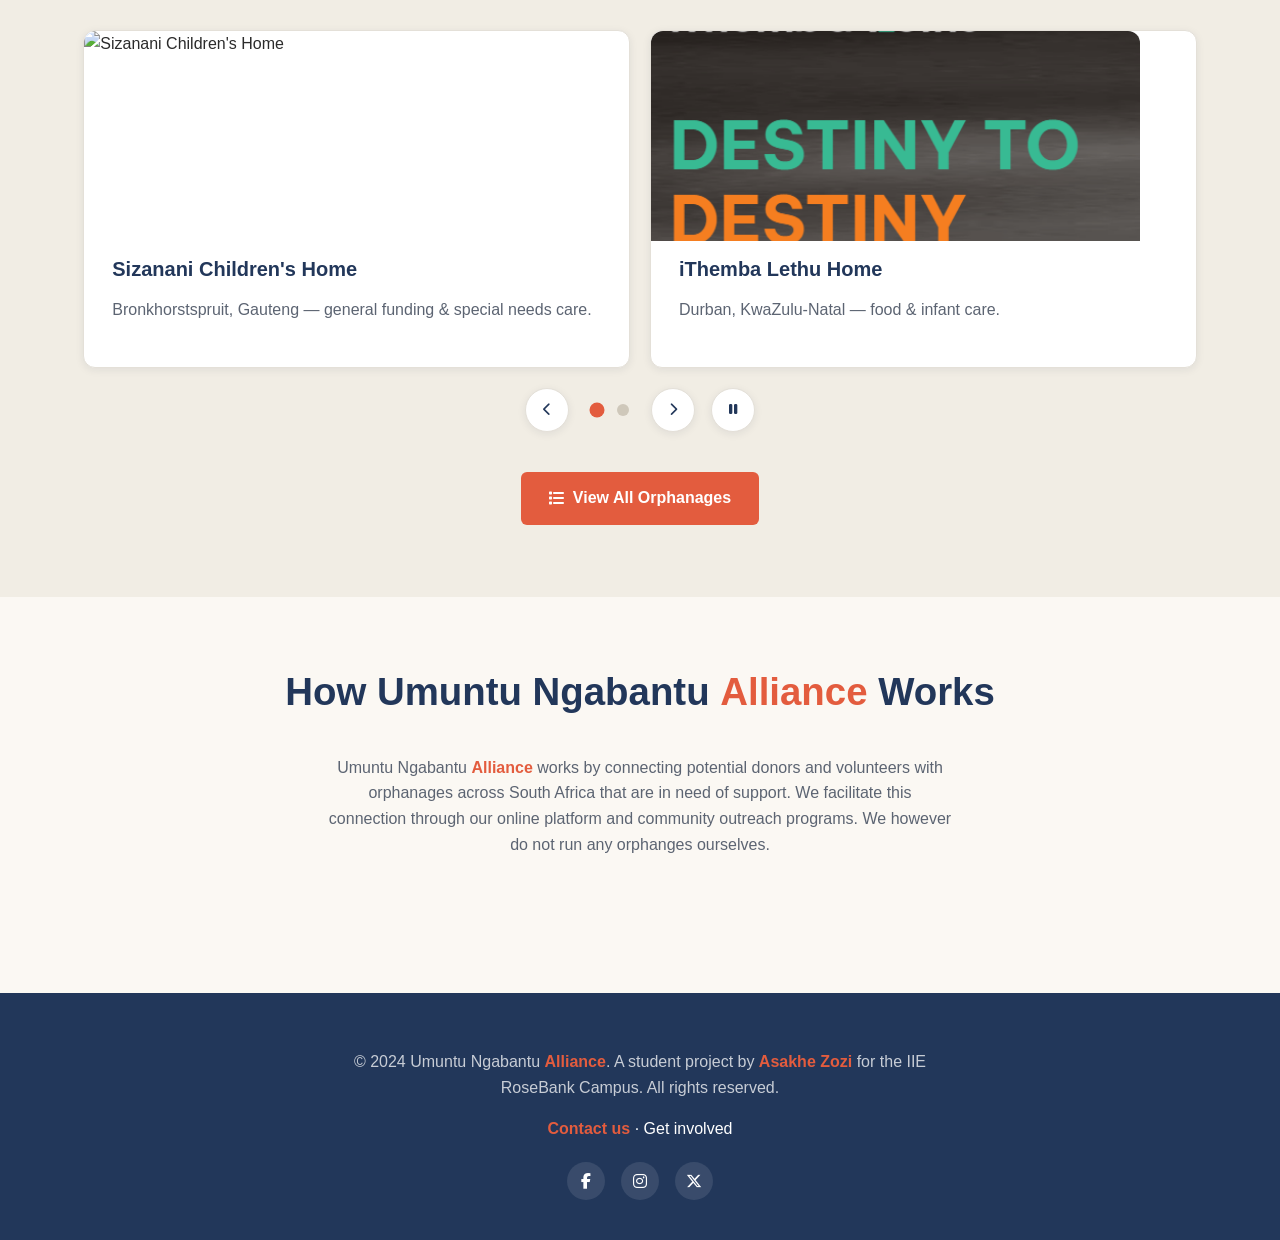
==== commit 64c684e1: "Fial edits" ====
--- a/htmlPages/index.html
+++ b/htmlPages/index.html
@@ -5,7 +5,7 @@
     <meta name="viewport" content="width=device-width, initial-scale=1.0" />
     <!-- Google Fonts: Quicksand for headings, Poppins for body text -->
     <link rel="preconnect" href="https://fonts.googleapis.com" />
-    <link href="../css/style.css" rel="stylesheet" />
+    <link href="css/style.css" rel="stylesheet" />
     <!-- Font Awesome (icons only — pure CSS, no JavaScript required) -->
     <link
       rel="stylesheet"
@@ -16,7 +16,7 @@
       href="https://fonts.googleapis.com/css2?family=Quicksand:wght@600;700&family=Poppins:wght@400;500;600&display=swap"
       rel="stylesheet"
     />
-    <script src="../js/script.js" defer></script>
+    <script src="js/script.js" defer></script>
     <title>Umuntu Ngabantu Alliance | Empowering Communities</title>
   </head>
   <body>
@@ -142,7 +142,7 @@
           <div class="card">
             <!-- FILLER IMAGE: replace with a real photo of Sizanani Children's Home -->
             <img
-              src="../media/sizani.jpeg"
+              src=media/sizani.jpeg"
               alt="Sizanani Children's Home"
               style="
                 margin: -1.75rem -1.75rem 1rem;
@@ -159,7 +159,7 @@
           <div class="card">
             <!-- FILLER IMAGE: replace with a real photo of iThemba Lethu Home -->
             <img
-              src="../media/Itemba Lethu.PNG"
+              src="media/Itemba Lethu.PNG"
               alt="iThemba Lethu Home"
               style="
                 margin: -1.75rem -1.75rem 1rem;
@@ -175,7 +175,7 @@
           <div class="card">
             <!-- FILLER IMAGE: replace with a real photo of Khaya Likhanya -->
             <img
-              src="../media/khayaLikhanya.jpeg"
+              src="media/khayaLikhanya.jpeg"
               alt="Khaya Likhanya Child and Youth Care"
               style="
                 margin: -1.75rem -1.75rem 1rem;
--- a/htmlPages/css/style.css
+++ b/htmlPages/css/style.css
@@ -0,0 +1,1000 @@
+:root {
+  /* Colour scheme, per the project proposal:
+     light navy blue + warm orange-red accent on an off-white background */
+  --color-navy: #22375a;
+  --color-navy-dark: #182842;
+  --color-accent: #e35c3e;
+  --color-accent-dark: #c74a30;
+  --color-bg: #fbf8f3;
+  --color-surface: #ffffff;
+  --color-text: #2b2b2b;
+  --color-text-muted: #5c6472;
+  --color-border: #e4e0d8;
+
+  --font-heading: "Quicksand", sans-serif;
+  --font-body: "Poppins", sans-serif;
+
+  --radius-sm: 6px;
+  --radius-md: 12px;
+  --radius-lg: 20px;
+
+  --shadow-sm: 0 2px 8px rgba(24, 40, 66, 0.08);
+  --shadow-md: 0 8px 24px rgba(24, 40, 66, 0.12);
+
+  --transition: 0.25s ease;
+}
+
+::selection {
+  background-color: var(--color-accent); /* The highlight background color */
+  color: var(--color-navy); /* The text color when highlighted */
+}
+
+* {
+  box-sizing: border-box;
+}
+
+html {
+  scroll-behavior: smooth;
+}
+
+body {
+  margin: 0;
+  padding: 0;
+  font-family: var(--font-body);
+  color: var(--color-text);
+  background-color: var(--color-bg);
+  line-height: 1.6;
+}
+
+img {
+  max-width: 100%;
+  display: block;
+}
+
+a {
+  text-decoration: none;
+  color: inherit;
+}
+
+ul {
+  list-style: none;
+  margin: 0;
+  padding: 0;
+}
+
+h1,
+h2,
+h3,
+.heading1,
+.heading2,
+.heading3 {
+  font-family: var(--font-heading);
+  font-weight: 700;
+  color: var(--color-navy);
+  line-height: 1.2;
+  margin: 0 0 0.6em;
+}
+
+.heading1 {
+  font-size: clamp(2rem, 4vw + 1rem, 3.2rem);
+}
+
+.heading2 {
+  font-size: clamp(1.6rem, 2.5vw + 1rem, 2.4rem);
+  text-align: center;
+}
+
+.heading3 {
+  font-size: 1.25rem;
+}
+
+.para {
+  font-size: 1rem;
+  color: var(--color-text-muted);
+  max-width: 70ch;
+}
+
+/* Accent span used throughout the copy, e.g. <span class="mbala"> */
+.mbala {
+  color: var(--color-accent);
+  font-weight: 600;
+}
+
+/* Layout*/
+.container {
+  width: min(1160px, 92%);
+  margin-inline: auto;
+}
+
+.section {
+  padding: 4rem 0;
+}
+
+.isection {
+  padding: 4.5rem 1.5rem;
+}
+
+.isection.alt {
+  background-color: #f1ede4;
+}
+
+.isection .heading2 {
+  margin-bottom: 2.5rem;
+}
+
+.grid-3 {
+  display: grid;
+  grid-template-columns: repeat(3, 1fr);
+  gap: 1.75rem;
+  margin-top: 2.5rem;
+}
+
+/* Header Section */
+.site-header {
+  position: sticky;
+  top: 0;
+  z-index: 100;
+  background-color: var(--color-surface);
+  box-shadow: var(--shadow-sm);
+}
+
+.nav {
+  display: flex;
+  flex-wrap: wrap;
+  align-items: center;
+  justify-content: space-between;
+  width: min(1160px, 92%);
+  margin-inline: auto;
+  padding: 1rem 0;
+  position: relative;
+}
+
+.logo {
+  font-family: var(--font-heading);
+  font-weight: 700;
+  font-size: 1.25rem;
+  color: var(--color-navy);
+  order: 1;
+}
+
+.nav-toggle-input {
+  position: absolute;
+  opacity: 0;
+  pointer-events: none;
+}
+
+.nav-toggle {
+  display: none;
+  order: 2;
+  font-size: 1.4rem;
+  color: var(--color-navy);
+  cursor: pointer;
+  line-height: 1;
+  padding: 0.4rem;
+}
+
+.nav-links {
+  order: 3;
+  display: flex;
+  align-items: center;
+  gap: 2rem;
+}
+
+.link-items .link {
+  font-weight: 500;
+  color: var(--color-navy);
+  position: relative;
+  padding: 0.25rem 0;
+  transition: color var(--transition);
+}
+
+.link-items .link:hover,
+.link-items .link:focus-visible {
+  color: var(--color-accent);
+}
+
+.link-items .link.active {
+  color: var(--color-accent);
+}
+
+.link-items .link.active::after {
+  content: "";
+  position: absolute;
+  left: 0;
+  bottom: -4px;
+  width: 100%;
+  height: 2px;
+  background-color: var(--color-accent);
+  border-radius: 2px;
+}
+
+/* Hero Styling */
+.home,
+.about,
+.contact,
+.enquiry,
+.orphanages {
+  padding: 5rem 1.5rem 4rem;
+  text-align: center;
+  max-width: 900px;
+  margin-inline: auto;
+}
+
+.home {
+  max-width: 760px;
+  padding-top: 4.5rem;
+}
+
+.home .heading1,
+.about .heading1,
+.contact .heading1,
+.enquiry .heading1,
+.orphanages .heading1 {
+  text-align: center;
+}
+
+.home .para,
+.about .para,
+.contact .para,
+.enquiry .para,
+.orphanages .para {
+  margin-inline: auto;
+  text-align: center;
+}
+
+.home .btn {
+  margin-top: 1.5rem;
+}
+
+/* Button Styling */
+.btn {
+  display: inline-flex;
+  align-items: center;
+  gap: 0.5rem;
+  background-color: var(--color-accent);
+  color: #fff;
+  font-weight: 600;
+  padding: 0.85rem 1.75rem;
+  border: none;
+  border-radius: var(--radius-sm);
+  cursor: pointer;
+  transition:
+    background-color var(--transition),
+    transform var(--transition);
+}
+
+.btn:hover,
+.btn:focus-visible {
+  background-color: var(--color-accent-dark);
+  transform: translateY(-2px);
+}
+
+.btn:active {
+  transform: translateY(0);
+}
+
+/* Card Stylings */
+.card,
+.vision,
+.mission,
+.values,
+.core-principles,
+.impact,
+.future-goals {
+  background-color: var(--color-surface);
+  border: 1px solid var(--color-border);
+  border-radius: var(--radius-md);
+  padding: 1.75rem;
+  box-shadow: var(--shadow-sm);
+  transition:
+    transform var(--transition),
+    box-shadow var(--transition);
+}
+
+.card:hover,
+.vision:hover,
+.mission:hover,
+.values:hover,
+.core-principles:hover,
+.impact:hover,
+.future-goals:hover {
+  transform: translateY(-4px);
+  box-shadow: var(--shadow-md);
+}
+
+.card i,
+.vision i,
+.mission i,
+.values i,
+.core-principles i,
+.impact i,
+.future-goals i {
+  color: var(--color-accent);
+  font-size: 1.5rem;
+  margin-bottom: 0.75rem;
+}
+
+/* Form Styling */
+.form-wrapper {
+  max-width: 640px;
+  margin: 0 auto;
+  background-color: var(--color-surface);
+  border: 1px solid var(--color-border);
+  border-radius: var(--radius-lg);
+  padding: 2.5rem;
+  box-shadow: var(--shadow-sm);
+}
+
+.form-note {
+  font-size: 0.85rem;
+  color: var(--color-text-muted);
+  margin-bottom: 1.5rem;
+}
+
+.form-group {
+  margin-bottom: 1.4rem;
+  text-align: left;
+}
+
+.form-group label {
+  display: block;
+  font-weight: 600;
+  margin-bottom: 0.4rem;
+  color: var(--color-navy);
+}
+
+.form-group input,
+.form-group select,
+.form-group textarea {
+  width: 100%;
+  padding: 0.75rem 1rem;
+  font-family: var(--font-body);
+  font-size: 1rem;
+  border: 1px solid var(--color-border);
+  border-radius: var(--radius-sm);
+  background-color: #fff;
+  transition:
+    border-color var(--transition),
+    box-shadow var(--transition);
+}
+
+.form-group textarea {
+  min-height: 120px;
+  resize: vertical;
+}
+
+.form-group input:focus,
+.form-group select:focus,
+.form-group textarea:focus {
+  outline: none;
+  border-color: var(--color-accent);
+  box-shadow: 0 0 0 3px rgba(227, 91, 62, 0.15);
+}
+
+.form-group input:focus:invalid,
+.form-group select:focus:invalid,
+.form-group textarea:focus:invalid {
+  border-color: #d33;
+  box-shadow: 0 0 0 3px rgba(221, 51, 51, 0.15);
+}
+
+.form-group input:not(:placeholder-shown):valid,
+.form-group textarea:not(:placeholder-shown):valid {
+  border-color: #2f7d4f;
+}
+
+.btn[type="submit"] {
+  width: 100%;
+  justify-content: center;
+}
+
+.listing-card {
+  background-color: var(--color-surface);
+  border: 1px solid var(--color-border);
+  border-radius: var(--radius-md);
+  overflow: hidden;
+  box-shadow: var(--shadow-sm);
+  transition:
+    transform var(--transition),
+    box-shadow var(--transition);
+  padding-bottom: 1.5rem;
+}
+
+.listing-card:hover {
+  transform: translateY(-4px);
+  box-shadow: var(--shadow-md);
+}
+
+.listing-img {
+  width: 100%;
+  height: 190px;
+  object-fit: cover;
+  margin-bottom: 1rem;
+}
+
+.listing-card h3,
+.listing-card .heading3 {
+  padding: 0 1.5rem;
+}
+
+.listing-card .meta {
+  padding: 0 1.5rem;
+  color: var(--color-text-muted);
+  font-size: 0.9rem;
+  display: flex;
+  align-items: center;
+  gap: 0.4rem;
+}
+
+.listing-card .meta i {
+  color: var(--color-accent);
+}
+
+.listing-card p:not(.meta) {
+  padding: 0 1.5rem;
+  color: var(--color-text-muted);
+}
+
+.tag {
+  display: inline-block;
+  background-color: #f1ede4;
+  color: var(--color-navy);
+  font-size: 0.75rem;
+  font-weight: 600;
+  padding: 0.3rem 0.7rem;
+  border-radius: 999px;
+  margin: 0.75rem 0.35rem 0;
+}
+
+.tag:first-of-type {
+  margin-left: 1.5rem;
+}
+
+.locations-grid {
+  display: grid;
+  grid-template-columns: repeat(3, 1fr);
+  gap: 1.5rem;
+  margin-bottom: 3.5rem;
+}
+
+.location-card {
+  background-color: var(--color-surface);
+  border: 1px solid var(--color-border);
+  border-radius: var(--radius-md);
+  padding: 1.75rem;
+  box-shadow: var(--shadow-sm);
+}
+
+.location-card h3 {
+  color: var(--color-navy);
+  font-family: var(--font-heading);
+  margin-bottom: 0.75rem;
+}
+
+.location-card p {
+  color: var(--color-text-muted);
+  margin: 0.35rem 0;
+  display: flex;
+  align-items: flex-start;
+  gap: 0.5rem;
+}
+
+.location-card p i {
+  color: var(--color-accent);
+  margin-top: 0.2rem;
+}
+
+/* Footer */
+.site-footer {
+  background-color: var(--color-navy);
+  color: #fff;
+  padding: 2.5rem 0;
+  margin-top: 3rem;
+}
+
+.site-footer .container {
+  text-align: center;
+}
+
+.site-footer .para {
+  color: rgba(255, 255, 255, 0.75);
+  margin-inline: auto;
+}
+
+.site-footer a {
+  color: #fff;
+  font-weight: 500;
+}
+
+.site-footer a:hover {
+  color: var(--color-accent);
+}
+
+.social-icons {
+  display: flex;
+  justify-content: center;
+  gap: 1rem;
+  margin-top: 1.25rem;
+}
+
+.social-icons a {
+  display: inline-flex;
+  align-items: center;
+  justify-content: center;
+  width: 38px;
+  height: 38px;
+  border-radius: 50%;
+  background-color: rgba(255, 255, 255, 0.1);
+  transition: background-color var(--transition);
+}
+
+.social-icons a:hover {
+  background-color: rgba(255, 68, 0, 0.782);
+}
+
+/* Media Queries */
+
+/* Tablet */
+@media (max-width: 900px) {
+  .grid-3,
+  .locations-grid {
+    grid-template-columns: repeat(2, 1fr);
+  }
+
+  .heading1 {
+    font-size: clamp(1.75rem, 5vw, 2.6rem);
+  }
+}
+
+/* Mobile */
+@media (max-width: 600px) {
+  .nav-toggle {
+    display: block;
+  }
+
+  .nav-links {
+    flex-basis: 100%;
+    flex-direction: column;
+    align-items: flex-start;
+    gap: 0;
+    background-color: var(--color-surface);
+    max-height: 0;
+    overflow: hidden;
+    transition: max-height var(--transition);
+  }
+
+  /* The CSS-only toggle: checking the hidden checkbox
+     reveals the menu via the general sibling combinator. */
+  .nav-toggle-input:checked ~ .nav-links {
+    max-height: 320px;
+  }
+
+  .link-items {
+    width: 100%;
+  }
+
+  .link-items .link {
+    display: block;
+    width: 100%;
+    padding: 1rem 1.5rem;
+  }
+
+  .grid-3,
+  .locations-grid {
+    grid-template-columns: 1fr;
+  }
+
+  .form-wrapper {
+    padding: 1.75rem 1.25rem;
+  }
+
+  .isection {
+    padding: 3rem 1rem;
+  }
+}
+
+/* ==========================================================================
+   JAVASCRIPT ENHANCEMENTS  (styles used by js/script.js)
+   ========================================================================== */
+
+/* Makes the HTML "hidden" attribute always win over display rules */
+[hidden] {
+  display: none !important;
+}
+
+/* Keyboard focus ring for the controls the script adds */
+.nav-toggle:focus-visible,
+.back-to-top:focus-visible,
+.carousel-btn:focus-visible,
+.carousel-dot:focus-visible,
+.carousel-toggle:focus-visible,
+.btn-outline:focus-visible {
+  outline: 3px solid rgba(227, 92, 62, 0.55);
+  outline-offset: 3px;
+}
+
+/* ---------- Secondary / outline button ---------- */
+.btn.btn-outline {
+  background-color: transparent;
+  color: var(--color-navy);
+  border: 2px solid var(--color-navy);
+}
+
+.btn.btn-outline:hover,
+.btn.btn-outline:focus-visible {
+  background-color: var(--color-navy);
+  color: #fff;
+}
+
+.btn[disabled] {
+  opacity: 0.6;
+  cursor: not-allowed;
+  transform: none;
+}
+
+.btn[disabled]:hover {
+  transform: none;
+}
+
+/* ---------- Form validation ---------- */
+.required-mark {
+  color: var(--color-accent);
+  font-weight: 700;
+}
+
+.form-group input,
+.form-group select,
+.form-group textarea {
+  scroll-margin-top: 7rem; /* keeps the field clear of the sticky header */
+}
+
+/* Error text is hidden until the script finds a problem */
+.error-message {
+  display: none;
+  margin-top: 0.4rem;
+  font-size: 0.85rem;
+  font-weight: 500;
+  color: #c62828;
+}
+
+.has-error .error-message {
+  display: block;
+}
+
+.form-group.has-error input,
+.form-group.has-error select,
+.form-group.has-error textarea {
+  border-color: #d33 !important; /* beats the :valid green rule above */
+  box-shadow: 0 0 0 3px rgba(221, 51, 51, 0.12);
+}
+
+.form-group.is-valid input,
+.form-group.is-valid select,
+.form-group.is-valid textarea {
+  border-color: #2f7d4f;
+}
+
+/* Thank-you message that replaces a form after a successful submit */
+.form-success {
+  text-align: center;
+  padding: 1rem 0.5rem;
+}
+
+.form-success:focus {
+  outline: none;
+}
+
+.form-success > i {
+  font-size: 3rem;
+  color: #2f7d4f;
+  margin-bottom: 0.75rem;
+}
+
+.form-success .heading3 {
+  font-size: 1.5rem;
+}
+
+.form-success p {
+  color: var(--color-text-muted);
+  margin: 0 auto 1.25rem;
+  max-width: 46ch;
+}
+
+.form-success .btn {
+  margin: 0.25rem;
+}
+
+.form-success .form-success-note {
+  font-size: 0.8rem;
+  margin: 1.25rem auto 0;
+}
+
+/* ---------- Orphanage directory: search + filters ---------- */
+.directory-filters {
+  display: grid;
+  grid-template-columns: 2fr 1fr 1fr auto;
+  gap: 1rem;
+  align-items: end;
+  padding: 1.5rem;
+  background-color: var(--color-surface);
+  border: 1px solid var(--color-border);
+  border-radius: var(--radius-lg);
+  box-shadow: var(--shadow-sm);
+}
+
+.filter-group {
+  display: flex;
+  flex-direction: column;
+  text-align: left;
+}
+
+.filter-group label {
+  font-weight: 600;
+  font-size: 0.9rem;
+  margin-bottom: 0.4rem;
+  color: var(--color-navy);
+}
+
+.filter-group input,
+.filter-group select {
+  width: 100%;
+  padding: 0.7rem 0.9rem;
+  font-family: var(--font-body);
+  font-size: 1rem;
+  border: 1px solid var(--color-border);
+  border-radius: var(--radius-sm);
+  background-color: #fff;
+  transition:
+    border-color var(--transition),
+    box-shadow var(--transition);
+}
+
+.filter-group input:focus,
+.filter-group select:focus {
+  outline: none;
+  border-color: var(--color-accent);
+  box-shadow: 0 0 0 3px rgba(227, 91, 62, 0.15);
+}
+
+.directory-filters .btn {
+  padding: 0.75rem 1.25rem;
+  justify-content: center;
+}
+
+.directory-status {
+  margin: 1rem 0 0;
+  color: var(--color-text-muted);
+  font-size: 0.95rem;
+}
+
+.js #orphanageDirectory {
+  margin-top: 1.25rem;
+}
+
+.no-results {
+  text-align: center;
+  padding: 3rem 1.5rem;
+  margin-top: 1.75rem;
+  background-color: var(--color-surface);
+  border: 1px dashed var(--color-border);
+  border-radius: var(--radius-md);
+}
+
+.no-results > i {
+  font-size: 2rem;
+  color: var(--color-accent);
+  margin-bottom: 0.75rem;
+}
+
+.no-results .para {
+  margin: 0 auto 1.25rem;
+}
+
+/* ---------- Urgent-needs carousel ---------- */
+.carousel {
+  position: relative;
+  margin-top: 2.5rem;
+}
+
+.carousel-viewport {
+  overflow: hidden;
+  touch-action: pan-y; /* up/down still scrolls the page; sideways = swipe */
+}
+
+.carousel-track {
+  display: flex;
+  transition: transform 0.5s ease;
+}
+
+.carousel-slide {
+  flex: 0 0 calc(100% / var(--per-view, 1));
+  padding: 0.5rem 0.625rem 1.25rem;
+}
+
+.carousel-slide .card {
+  height: 100%;
+}
+
+.carousel-slide .card img {
+  height: 210px;
+  object-fit: cover;
+  user-select: none;
+  -webkit-user-drag: none;
+}
+
+.carousel-controls {
+  display: flex;
+  align-items: center;
+  justify-content: center;
+  gap: 1rem;
+}
+
+.carousel.is-static .carousel-controls {
+  display: none;
+}
+
+.carousel-btn,
+.carousel-toggle {
+  width: 44px;
+  height: 44px;
+  display: inline-flex;
+  align-items: center;
+  justify-content: center;
+  border: 1px solid var(--color-border);
+  border-radius: 50%;
+  background-color: var(--color-surface);
+  color: var(--color-navy);
+  cursor: pointer;
+  box-shadow: var(--shadow-sm);
+  transition:
+    background-color var(--transition),
+    color var(--transition),
+    border-color var(--transition);
+}
+
+.carousel-btn:hover,
+.carousel-toggle:hover {
+  background-color: var(--color-accent);
+  border-color: var(--color-accent);
+  color: #fff;
+}
+
+.carousel-dots {
+  display: flex;
+  gap: 0.15rem;
+}
+
+/* 24px tap target containing a 12px visible dot */
+.carousel-dot {
+  position: relative;
+  width: 24px;
+  height: 24px;
+  padding: 0;
+  border: none;
+  background: transparent;
+  cursor: pointer;
+}
+
+.carousel-dot::before {
+  content: "";
+  position: absolute;
+  inset: 6px;
+  border-radius: 50%;
+  background-color: #cfc8ba;
+  transition:
+    background-color var(--transition),
+    transform var(--transition);
+}
+
+.carousel-dot.active::before {
+  background-color: var(--color-accent);
+  transform: scale(1.25);
+}
+
+/* ---------- Back-to-top button ---------- */
+.back-to-top {
+  position: fixed;
+  right: 1.25rem;
+  bottom: 1.25rem;
+  z-index: 90;
+  width: 46px;
+  height: 46px;
+  display: inline-flex;
+  align-items: center;
+  justify-content: center;
+  border: none;
+  border-radius: 50%;
+  background-color: var(--color-navy);
+  color: #fff;
+  font-size: 1rem;
+  cursor: pointer;
+  box-shadow: var(--shadow-md);
+  opacity: 0;
+  visibility: hidden;
+  transform: translateY(12px);
+  transition:
+    opacity var(--transition),
+    transform var(--transition),
+    visibility var(--transition),
+    background-color var(--transition);
+}
+
+.back-to-top.visible {
+  opacity: 1;
+  visibility: visible;
+  transform: none;
+}
+
+.back-to-top:hover {
+  background-color: var(--color-accent);
+}
+
+/* ---------- Reveal on scroll (only active when JavaScript is running) ---------- */
+.js .reveal {
+  opacity: 0;
+}
+
+.js .reveal.is-visible {
+  opacity: 1;
+  animation: reveal-up 0.6s ease backwards;
+}
+
+@keyframes reveal-up {
+  from {
+    opacity: 0;
+    transform: translateY(18px);
+  }
+  to {
+    opacity: 1;
+    transform: none;
+  }
+}
+
+/* ---------- Responsive + accessibility for the additions above ---------- */
+@media (max-width: 900px) {
+  .directory-filters {
+    grid-template-columns: 1fr 1fr;
+  }
+
+  .filter-search {
+    grid-column: 1 / -1;
+  }
+}
+
+@media (max-width: 600px) {
+  .directory-filters {
+    grid-template-columns: 1fr;
+    padding: 1.25rem;
+  }
+
+  .carousel-slide .card img {
+    height: 190px;
+  }
+}
+
+@media (prefers-reduced-motion: reduce) {
+  .carousel-track,
+  .back-to-top {
+    transition: none;
+  }
+
+  .js .reveal {
+    opacity: 1;
+  }
+
+  .js .reveal.is-visible {
+    animation: none;
+  }
+}
+
+@media print {
+  .back-to-top,
+  .carousel-controls,
+  .directory-filters {
+    display: none;
+  }
+
+  .js .reveal {
+    opacity: 1;
+  }
+}
